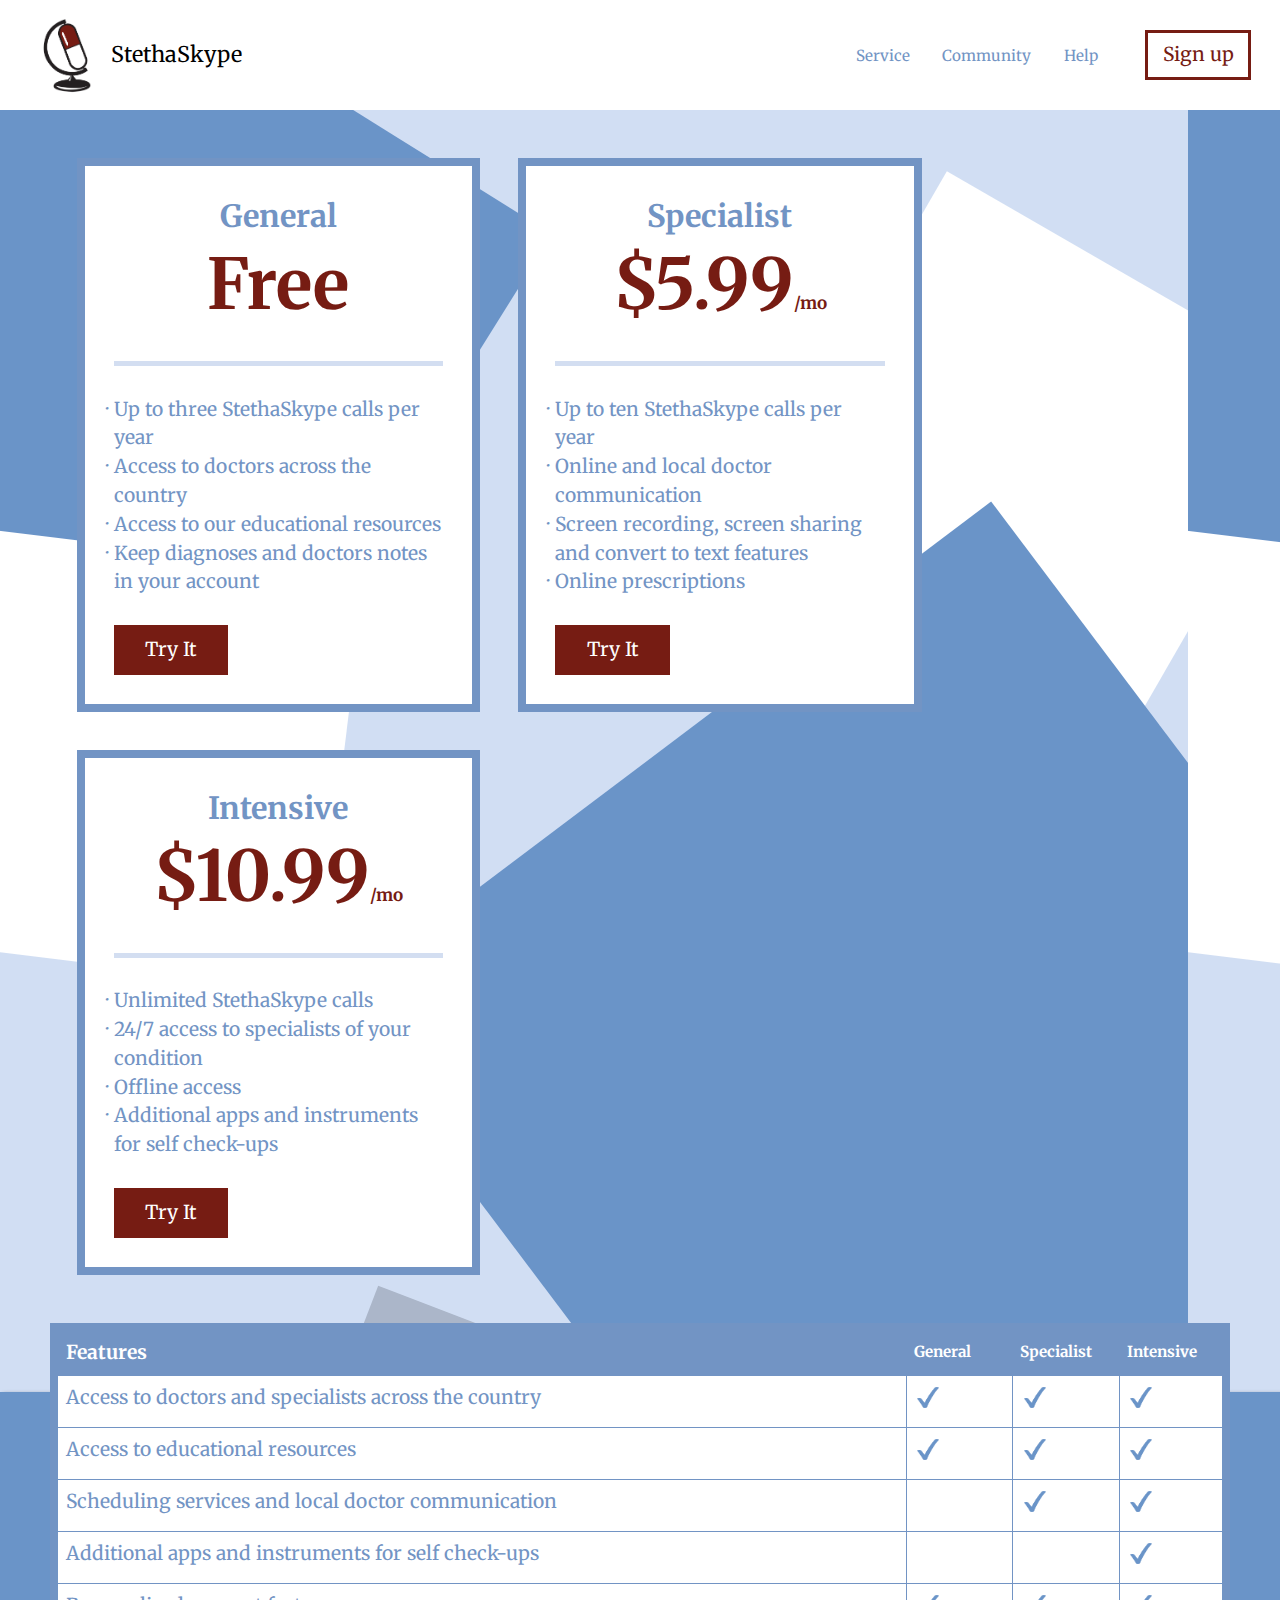
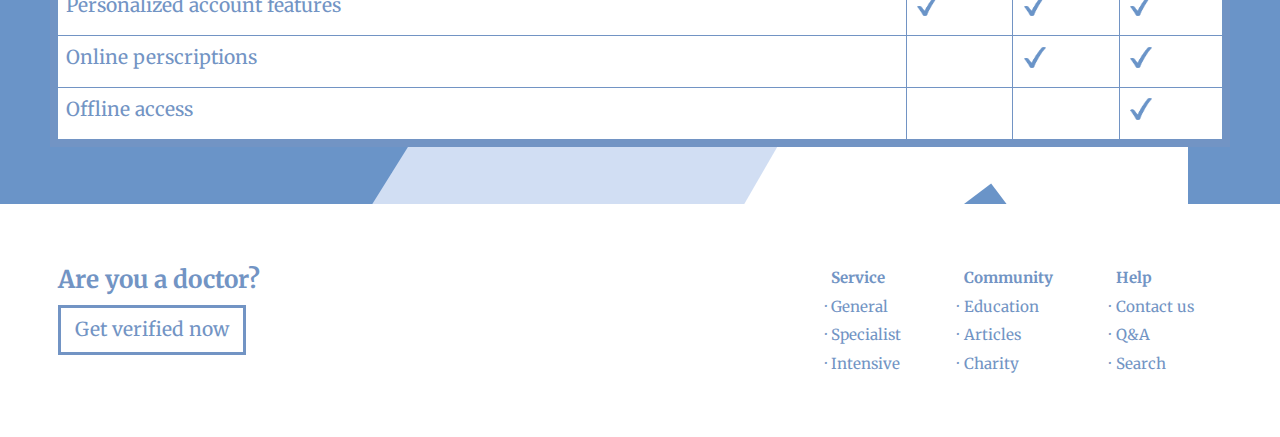
==== pricing.html @ 5ecb6e6d "Add background images" ====
<!DOCTYPE html>
<html lang="en-ca">
<head>
  <meta charset="utf-8">
  <meta name="viewport" content="width=device-width,initial-scale=1">
  <title>StethaSkype - Pricing</title>
  <link href="css/modules.css" rel="stylesheet">
  <link href="css/grid.css" rel="stylesheet">
  <link href="css/type.css" rel="stylesheet">
  <link href="css/main.css" rel="stylesheet">
  <link href="https://fonts.googleapis.com/css?family=Merriweather:400,400i,700,900" rel="stylesheet">
</head>
<body>

  <header class="company grid island-1-2 grid-middle gutter">
    <div class="grid unit xs-1-2 s-1-2 m-1-2 l-1-2">
      <img class="unit xs-1-4 logo embed" src="images/stethaskypelogo.png" alt="">
      <a class="unit xs-1-4 mega push-0 black" href="index.html">StethaSkype</a>
    </div>

    <nav class="unit xs-1-2 s-1-2 m-1-2 l-1-2 text-right push-0">
      <ul class="nav push-0 micro list-group">
        <li><a class="island-1-2 dark-blue hover-red" href="tour.html">Service</a></li>
        <li><a class="island-1-2 dark-blue hover-red" href="#">Community</a></li>
        <li><a class="island-1-2 push-r dark-blue hover-red" href="#">Help</a></li>
        <li><a class="push-0 kilo btn red-ghost-btn" href="pricing.html">Sign up</a></li>
      </ul>
    </nav>
  </header>

  <!-- Nav ends here -->

  <main>
    <h1 class="hidden">Our Plans</h1>

    <!-- Pricing -->
    <section class="bg-pricing island">
      <div class="grid grid-stretch gutter">

        <div class="prices unit unit-content-distribute xs-0 s-0 m-1 l-1 island border-dark bg-white">
          <h2 class="push-0 dark-blue text-center">General</h2>
          <h3 class="bold tenamega pad-b border-bottom red text-center">Free</h3>
          <ul class="content-fill dark-blue">
            <li>Up to three StethaSkype calls per year</li>
            <li>Access to doctors across the country</li>
            <li>Access to our educational resources</li>
            <li>Keep diagnoses and doctors notes in your account</li>
          </ul>
          <a class="content-shrink push-0 kilo btn gutter" href="sign-up.html">Try It</a>
        </div>

        <div class="prices unit unit-content-distribute xs-0 s-0 m-1 l-1 island border-dark bg-white">
          <h2 class="push-0 dark-blue text-center">Specialist</h2>
          <h3 class="bold tenamega pad-b border-bottom red text-center">$5.99<small>/mo</small></h3>
          <ul class="content-fill dark-blue">
            <li>Up to ten StethaSkype calls per year</li>
            <li>Online and local doctor communication</li>
            <li>Screen recording, screen sharing and convert to text features</li>
            <li>Online prescriptions</li>
          </ul>
          <a class="content-shrink push-0 kilo btn gutter" href="sign-up.html">Try It</a>
        </div>

        <div class="prices unit unit-content-distribute xs-0 s-0 m-1 l-1 island border-dark bg-white">
          <h2 class="push-0 dark-blue text-center">Intensive</h2>
          <h3 class="bold tenamega pad-b border-bottom red text-center">$10.99<small>/mo</small></h3>
          <ul class="content-fill dark-blue">
            <li>Unlimited StethaSkype calls </li>
            <li>24/7 access to specialists of your condition</li>
            <li>Offline access</li>
            <li>Additional apps and instruments for self check-ups</li>
          </ul>
          <a class="content-shrink push-0 kilo btn gutter" href="sign-up.html">Try It</a>
        </div>
      </div>

    <!-- Table -->

    <section class="table-wrapper scrollable island">
      <table class="push-0 bg-white border-dark">
        <caption class="hidden">Plan Features</caption>
        <thead>
          <tr class="bg-dark-blue">
            <th class="white" scope="col" colspan="8">Features</th>
            <th class="white micro" scope="col">General</th>
            <th class="white micro" scope="col">Specialist</th>
            <th class="white micro" scope="col">Intensive</th>
          </tr>
        </thead>

        <tbody class="dark-blue">
          <tr>
            <td colspan="8">Access to doctors and specialists across the country</td>
            <td><img class="i-1 island-1-8" src="images/icons/check-mark.png" alt=""></td>
            <td><img class="i-1 island-1-8" src="images/icons/check-mark.png" alt=""></td>
            <td><img class="i-1 island-1-8" src="images/icons/check-mark.png" alt=""></td>
          </tr>
          <tr>
            <td colspan="8">Access to educational resources</td>
            <td><img class="i-1 island-1-8" src="images/icons/check-mark.png" alt=""></td>
            <td><img class="i-1 island-1-8" src="images/icons/check-mark.png" alt=""></td>
            <td><img class="i-1 island-1-8" src="images/icons/check-mark.png" alt=""></td>
          </tr>
          <tr>
            <td colspan="8">Scheduling services and local doctor communication</td>
            <td></td>
            <td><img class="i-1 island-1-8" src="images/icons/check-mark.png" alt=""></td>
            <td><img class="i-1 island-1-8" src="images/icons/check-mark.png" alt=""></td>
          </tr>
          <tr>
            <td colspan="8">Additional apps and instruments for self check-ups</td>
            <td></td>
            <td></td>
            <td><img class="i-1 island-1-8" src="images/icons/check-mark.png" alt=""></td>
          </tr>
          <tr>
            <td colspan="8">Personalized account features</td>
            <td><img class="i-1 island-1-8" src="images/icons/check-mark.png" alt=""></td>
            <td><img class="i-1 island-1-8" src="images/icons/check-mark.png" alt=""></td>
            <td><img class="i-1 island-1-8" src="images/icons/check-mark.png" alt=""></td>
          </tr>
          <tr>
            <td colspan="8">Online perscriptions</td>
            <td></td>
            <td><img class="i-1 island-1-8" src="images/icons/check-mark.png" alt=""></td>
            <td><img class="i-1 island-1-8" src="images/icons/check-mark.png" alt=""></td>
          </tr>
          <tr>
            <td colspan="8">Offline access</td>
            <td></td>
            <td></td>
            <td><img class="i-1 island-1-8" src="images/icons/check-mark.png" alt=""></td>
          </tr>
        </tbody>
      </table>
    </section>
  </section>
  </main>

  <!-- footer begins here -->

  <footer class="island">
    <div class="grid">
      <div class="unit xs-0 s-0 m-1-2 l-1-2 gutter pad-t">
        <h3 class="dark-blue push-1-4 giga">Are you a doctor?</h3>
        <a class="push-0 kilo btn ghost-btn" href="#">Get verified now</a>
      </div>

      <div class="unit xs-1 s-1 m-1-2 l-1-2 text-right gutter pad-t">
        <div class="unit gutter text-left xs-1-6">
          <a class="bold micro dark-blue push-0 dark-blue hover-red" href="tour.html">Service</a>
          <ul>
            <li class="micro dark-blue">General</li>
            <li class="micro dark-blue">Specialist</li>
            <li class="micro dark-blue">Intensive</li>
          </ul>
        </div>

        <div class="unit gutter text-left xs-1-6">
          <a class="bold micro dark-blue push-0 dark-blue hover-red" href="#">Community</a>
          <ul>
            <li class="micro dark-blue">Education</li>
            <li class="micro dark-blue">Articles</li>
            <li class="micro dark-blue">Charity</li>
          </ul>
        </div>

        <div class="unit gutter text-left xs-1-6">
          <a class="bold micro dark-blue push-0 dark-blue hover-red" href="#">Help</a>
          <ul>
            <li class="micro dark-blue">Contact us</li>
            <li class="micro dark-blue">Q&A</li>
            <li class="micro dark-blue">Search</li>
          </ul>
        </div>
      </div>
    </div>

  </footer>

</body>
</html>
---- css/modules.css ----
/*
 * Modulifier || Code released under the UNLICENSE
 * Code under other copyrights & licenses listed below.
 * https://modulifier.web-dev.tools/#responsive;images;list-group;embed;media-object;icons;hidden;positioning;nice-lists;forms;buttons;accessibility;print
 */

@-moz-viewport { width: device-width; scale: 1; }
@-ms-viewport { width: device-width; scale: 1; }
@-o-viewport { width: device-width; scale: 1; }
@-webkit-viewport { width: device-width; scale: 1; }
@viewport { width: device-width; scale: 1; }

html {
  box-sizing: border-box;
  -moz-text-size-adjust: 100%;
  -ms-text-size-adjust: 100%;
  -webkit-text-size-adjust: 100%;
  text-size-adjust: 100%;
}

*, *::before, *::after {
  box-sizing: inherit;
}

body {
  margin: 0;
}

article,
aside,
details,
figcaption,
figure,
footer,
header,
main,
menu,
nav,
section,
summary {
  display: block;
}

audio,
canvas,
progress,
video {
  display: inline-block;
  vertical-align: baseline;
}

template {
  display: none;
}

details {
  cursor: pointer;
}

audio:not([controls]) {
  display: none;
  height: 0;
}

a,
area,
button,
input,
label,
select,
textarea,
[tabindex] {
  -ms-touch-action: manipulation;
  touch-action: manipulation;
}

img {
  border: 0;
}

.img-flex,
.img-flex img {
  display: block;
  width: 100%;
}

svg {
  fill: currentColor;
}

svg:not(:root) {
  overflow: hidden;
}

svg.img-flex {
  width: 100%;
  height: 100%;
}

.image-replacement, .ir {
  overflow: hidden;
  direction: ltr;
  text-align: left;
  text-indent: 100%;
  white-space: nowrap;
}

.list-group, .list-group-inline, .list-group--inline {
  padding-left: 0;
  list-style-type: none;
}

.list-group > dd {
  margin-left: 0;
}

.list-group-inline::before,
.list-group-inline::after,
.list-group--inline::before,
.list-group--inline::after {
  content: "";
  display: table;
}

.list-group-inline::after,
.list-group--inline::after {
  clear: both;
}

.list-group-inline > li,
.list-group--inline > li {
  display: inline-block;
}

.list-group-inline > dt,
.list-group--inline > dt {
  clear: left;
  float: left;
  width: 11em;
}

.list-group-inline > dd,
.list-group--inline > dd {
  float: left;
  min-width: 12em;
}

.embed {
  margin-left: 0;
  margin-right: 0;
  overflow: hidden;
  position: relative;
  width: 100%;
}

.embed-1by1, .embed--1by1 {
  padding-top: 100%; /* Square */
}

.embed-4by3, .embed--4by3 {
  padding-top: 75%; /* Traditional TV/computer screens */
}

.embed-iso216, .embed--iso216 {
  padding-top: 70.92%; /* A-standard paper sizes */
}

.embed-3by2, .embed--3by2 {
  padding-top: 66.6%; /* Classic 35 mm film & most digital photos, landscape */
}

.embed-2by3, .embed--2by3 {
  padding-top: 150%; /* Classic 35 mm film & most digital photos, portrait */
}

.embed-golden, .embed--golden {
  padding-top: 61.8%; /* The Golden Ratio */
}

.embed-16by9, .embed--16by9 {
  padding-top: 56.25%; /* HD TV */
}

.embed-185by100, .embed--185by100 {
  padding-top: 54.05%; /* Common widescreen cinema */
}

.embed-24by10, .embed--24by10 {
  padding-top: 41.667%; /* Widescreen cinema: 2.4:1 */
}

.embed-3by1, .embed--3by1 {
  padding-top: 33.3333%; /* Panorama photos */
}

.embed-4by1, .embed--4by1 {
  padding-top: 25%; /* Polyvision */
}

.embed-5by1, .embed--5by1 {
  padding-top: 20%; /* Really wide... */
}

.embed-item, .embed__item {
  min-height: 100%;
  left: 0;
  position: absolute;
  top: 0;
  width: 100%;
}

.media {
  overflow: hidden;
}

.media-img, .media__img {
  float: left;
}

.media-img-reversed, .media__img--reversed {
  float: right;
}

.media-img-stacked, .media__img--stacked {
  float: none;
}

.media-body, .media__body {
  overflow: hidden;
  min-width: 12em; /* Slightly less than 200px, responsiveness built in */
}

.icon {
  display: inline-block;
  position: relative;
  background: transparent none no-repeat center center;
  background-size: contain;
  vertical-align: middle;
}

.i-16, .i--16 {
  height: 16px;
  width: 16px;
}

.i-18, .i--18 {
  height: 18px;
  width: 18px;
}

.i-20, .i--20 {
  height: 20px;
  width: 20px;
}

.i-24, .i--24 {
  height: 24px;
  width: 24px;
}

.i-32, .i--32 {
  height: 32px;
  width: 32px;
}

.i-48, .i--48 {
  height: 48px;
  width: 48px;
}

.i-64, .i--64 {
  height: 64px;
  width: 64px;
}

.i-96, .i--96 {
  height: 96px;
  width: 96px;
}

.i-128, .i--128 {
  height: 128px;
  width: 128px;
}

.i-192, .i--192 {
  height: 192px;
  width: 192px;
}

.i-256, .i--256 {
  height: 256px;
  width: 256px;
}

.icon img,
.icon svg {
  left: 0;
  height: 100%;
  position: absolute;
  top: 0;
  width: 100%;
  fill: currentColor;
}

.icon-label {
  vertical-align: middle;
}

.icon-link,
.icon-link:focus,
.icon-link:hover {
  text-decoration: none;
}

[hidden], .hidden {
  /* stylelint-disable declaration-no-important */
  display: none !important;
  visibility: hidden !important;
  /* stylelint-enable */
}

.visually-hidden {
  height: 1px;
  margin: -1px;
  overflow: hidden;
  padding: 0;
  position: absolute;
  width: 1px;
  border: 0;
  clip: rect(0 0 0 0);
  clip-path: inset(50%);
}

.visually-hidden.focusable:active, .visually-hidden.focusable:focus {
  height: auto;
  margin: 0;
  overflow: visible;
  position: static;
  width: auto;
  clip: auto;
  clip-path: none;
}

.invisible {
  visibility: hidden;
}

.chop,
.crop {
  overflow: hidden;
}

.truncate {
  max-width: 100%;
  overflow: hidden;
  width: 100%;
  text-overflow: ellipsis;
  white-space: nowrap;
}

.scrollable {
  max-width: 100%;
  overflow-x: auto;
  overflow-y: hidden;
  -webkit-overflow-scrolling: touch;
}

.flex-row {
  display: -webkit-flex;
  display: -ms-flexbox;
  display: flex;
}

.flex-justify {
  -webkit-justify-content: space-between;
  -ms-flex-pack: space-between;
  justify-content: space-between;
}

.flex-align-center {
  -webkit-align-items: center;
  -ms-flex-align: center;
  align-items: center;
}

.center-text,
.center-flow {
  text-align: center;
}

.center-block {
  margin-left: auto;
  margin-right: auto;
}

.no-auto-margins,
.not-centered {
  /* stylelint-disable declaration-no-important */
  margin-left: 0 !important;
  margin-right: 0 !important;
  /* stylelint-enable */
}

.center-content,
.center-content-vertical,
.center-contents,
.center-contents-vertical {
  display: -webkit-flex;
  display: -ms-flexbox;
  display: flex;
  -webkit-justify-content: center;
  -ms-flex-pack: center;
  justify-content: center;
  -webkit-align-items: center;
  -ms-flex-align: center;
  align-items: center;
  -webkit-align-content: center;
  -ms-flex-line-pack: center;
  align-content: center;
  -webkit-flex-direction: column wrap;
  -ms-flex-direction: column wrap;
  flex-flow: column wrap;
}

.center-content-start,
.center-content-vertical-start,
.center-contents-start,
.center-contents-vertical-start {
  display: -webkit-flex;
  display: -ms-flexbox;
  display: flex;
  -webkit-justify-content: center;
  -ms-flex-pack: center;
  justify-content: center;
  -webkit-flex-direction: column wrap;
  -ms-flex-direction: column wrap;
  flex-flow: column wrap;
}

.center-content-horizontal,
.center-contents-horizontal {
  display: -webkit-flex;
  display: -ms-flexbox;
  display: flex;
  -webkit-justify-content: center;
  -ms-flex-pack: center;
  justify-content: center;
  -webkit-align-items: center;
  -ms-flex-align: center;
  align-items: center;
  -webkit-align-content: center;
  -ms-flex-line-pack: center;
  align-content: center;
  -webkit-flex-direction: row wrap;
  -ms-flex-direction: row wrap;
  flex-flow: row wrap;
}

.clearfix::after {
  content: " ";
  display: block;
  clear: both;
}

.left {
  float: left;
}

.right {
  float: right;
}

.inline {
  display: inline;
}

.block {
  display: block;
}

.inline-block, .ib {
  display: inline-block;
}

.valign-top {
  vertical-align: top;
}

.valign-bottom {
  vertical-align: bottom;
}

.valign-middle {
  vertical-align: middle;
}

.fixed {
  position: fixed;
}

.relative {
  position: relative;
}

[class*="pin-"],
.absolute {
  position: absolute;
}

.static {
  position: static;
}

.zindex-1 {
  z-index: 1;
}

.zindex-2 {
  z-index: 2;
}

.zindex-3 {
  z-index: 3;
}

.zindex-1000 {
  z-index: 1000;
}

.pin-top-left,
.pin-left-top,
.pin-tl,
.pin-lt {
  top: 0;
  left: 0;
}

.pin-top-right,
.pin-right-top,
.pin-tr,
.pin-rt {
  top: 0;
  right: 0;
}

.pin-bottom-left,
.pin-left-bottom,
.pin-bl,
.pin-lb {
  bottom: 0;
  left: 0;
}

.pin-bottom-right,
.pin-right-bottom,
.pin-br,
.pin-rb {
  bottom: 0;
  right: 0;
}

.pin-top-center,
.pin-center-top,
.pin-tc,
.pin-ct {
  left: 50%;
  top: 0;
  transform: translateX(-50%);
}

.pin-bottom-center,
.pin-center-bottom,
.pin-bc,
.pin-cb {
  bottom: 0;
  left: 50%;
  transform: translateX(-50%);
}

.pin-center-left,
.pin-left-center,
.pin-cl,
.pin-lc {
  left: 0;
  top: 50%;
  transform: translateY(-50%);
}

.pin-center-right,
.pin-right-center,
.pin-cr,
.pin-rc {
  right: 0;
  top: 50%;
  transform: translateY(-50%);
}

.pin-center, .pin-c {
  left: 50%;
  top: 50%;
  transform: translate(-50%, -50%);
}

.width-quarter, .w-1-4 {
  width: 25%;
}

.width-half, .w-1-2 {
  width: 50%;
}

.width-full, .w-1 {
  width: 100%;
}

.height-quarter, .h-1-4 {
  height: 25%;
}

.height-half, .h-1-2 {
  height: 50%;
}

.height-full, .h-1 {
  height: 100%;
}

.height-win-quarter, .h-w-1-4 {
  height: 25vh;
  max-height: 46em;
}

.height-win-half, .h-w-1-2 {
  height: 50vh;
  max-height: 46em;
}

.height-win-full, .h-w-1 {
  height: 100vh;
  max-height: 46em;
}

ul {
  list-style-type: none;
}

ul > li::before {
  content: "·";
  float: left;
  margin-left: -1.6em;
  width: 1.3em;
  text-align: right;
}

ol {
  counter-reset: ol-simple-numbers;
  list-style-type: none;
}

ol > li::before {
  float: left;
  margin-left: -1.6em;
  width: 1.3em;
  counter-increment: ol-simple-numbers;
  content: counter(ol-simple-numbers);
  text-align: right;
}

.list-group > li::before,
.list-group-inline > li::before,
.list-group--inline > li::before {
  content: none;
}

/* stylelint-disable no-descending-specificity */

/*
 * (c) Nicolas Gallagher and Jonathan Neal of Normalize.css || MIT License
 *     https://necolas.github.io/normalize.css/
 */

button,
input,
optgroup,
select,
textarea {
  color: inherit;
  font: inherit;
  margin: 0;
}

button,
input {
  overflow: visible;
}

button,
select {
  text-transform: none;
}

button,
html [type="button"],
[type="reset"],
[type="submit"] {
  -webkit-appearance: button;
  cursor: pointer;
}

button[disabled],
html input[disabled] {
  cursor: default;
}

button::-moz-focus-inner,
input::-moz-focus-inner {
  border: 0;
  padding: 0;
}

[type="checkbox"],
[type="radio"] {
  opacity: 0;
  position: absolute;
  height: 1px;
  width: 1px;
}

[type="number"]::-webkit-inner-spin-button,
[type="number"]::-webkit-outer-spin-button {
  height: auto;
}

[type="search"]::-webkit-search-cancel-button,
[type="search"]::-webkit-search-decoration {
  -webkit-appearance: none;
}

fieldset {
  padding-left: 0;
  padding-right: 0;

  border: 0;
  border-top: 2px solid #666;
}

legend {
  color: inherit;
  display: table;
  max-width: 100%;
  padding: 0 .3em 0 0;
  white-space: normal;

  border: 0;

  font-weight: bold;
}

optgroup {
  font-weight: bold;
}

::-webkit-input-placeholder {
  color: inherit;
  opacity: .54;
}

::-webkit-file-upload-button {
  -webkit-appearance: button;
  font: inherit;
}

/* End Normalize.css code */

label,
.label-block {
  display: block;
  cursor: pointer;
}

[type="checkbox"] + label,
[type="radio"] + label,
.label-inline {
  display: inline-block;
}

input:not([type]),
[type="text"],
[type="number"],
[type="search"],
[type="url"],
[type="email"],
[type="password"],
[type="tel"],
[type="datetime-local"],
[type="month"],
[type="week"],
[type="date"],
[type="time"],
[type="range"],
select,
textarea {
  -moz-appearance: none;
  -webkit-appearance: none;
  appearance: none;
}

input,
textarea {
  display: block;
  width: 100%;

  background-color: #fff;
  border: 2px solid #666;
  border-radius: 0;
}

label {
  vertical-align: middle;
}

textarea {
  max-width: 100%;
  min-height: 4em;
  overflow: auto;
}

[type="color"] {
  display: inline-block;
  width: 2em;
}

select {
  display: block;
  width: 100%;

  background-image: url("data:image/svg+xml,%3Csvg xmlns='http://www.w3.org/2000/svg' width='256' height='256' viewBox='0 0 256 256'%3E%3Cpath fill='none' stroke='%23000' stroke-miterlimit='10' stroke-width='70' d='M36.3 82.1l91.9 91.8 91.5-91.8'/%3E%3C/svg%3E");
  background-repeat: no-repeat;
  background-position: calc(100% - .4em) center;
  background-size: 18px auto;
  background-color: #fff;
  border: 2px solid #666;
  border-radius: 0;
}

[type="checkbox"] + label::before {
  content: " ";
  display: inline-block;
  height: 1.8em;
  margin-right: .3em;
  position: relative;
  vertical-align: middle;
  top: -.1em;
  width: 1.8em;

  background-color: #fff;
  background-size: cover;
  border: 2px solid #666;

  line-height: inherit;
}

[type="checkbox"]:checked + label::before {
  background-image: url("data:image/svg+xml,%3Csvg xmlns='http://www.w3.org/2000/svg' width='256' height='256' viewBox='0 0 256 256'%3E%3Cpath fill='none' stroke='%23000' stroke-miterlimit='10' stroke-width='50' d='M49.9 130.1l50.8 50.7L206.1 75.2'/%3E%3C/svg%3E");
}

[type="checkbox"]:focus + label::before {
  outline: 3px solid #000;
  z-index: 1000;
}

[type="radio"] + label::before {
  content: " ";
  display: inline-block;
  height: 1.8em;
  margin-right: .3em;
  position: relative;
  vertical-align: middle;
  top: -.1em;
  width: 1.8em;

  background-color: #fff;
  background-size: cover;
  border: 2px solid #666;
  border-radius: 50%;

  line-height: inherit;
}

[type="radio"]:checked + label::before {
  background-image: url("data:image/svg+xml,%3Csvg xmlns='http://www.w3.org/2000/svg' width='256' height='256' viewBox='0 0 256 256'%3E%3Ccircle cx='128' cy='128' r='70.4'/%3E%3C/svg%3E");
}

[type="radio"]:focus + label::before,
[type="radio"] + label:focus::before {
  box-shadow: 0 0 0 3px #000;
  z-index: 1000;
}

[type="range"] {
  border: 0;
  background-color: #fff;
}

[type="range"]::-webkit-slider-runnable-track {
  height: 6px;

  -webkit-appearance: none;
  appearance: none;
  background-color: #ccc;
  border: 0;
  border-radius: 3px;
}

[type="range"]:active::-webkit-slider-runnable-track {
  background-color: #ccc;
}

[type="range"]::-moz-range-track {
  height: 6px;

  -moz-appearance: none;
  appearance: none;
  background-color: #ccc;
  border: 0;
  border-radius: 3px;
}

[type="range"]:active::-moz-range-track {
  background-color: #ccc;
}

[type="range"]::-ms-track {
  height: 6px;

  -ms-appearance: none;
  appearance: none;
  background-color: #ccc;
  border: 0;
  border-radius: 3px;
}

[type="range"]:active::-ms-track {
  background-color: #ccc;
}

[type="range"]::-webkit-slider-thumb {
  margin-top: -4px;
  height: 16px;
  width: 16px;

  -webkit-appearance: none;
  appearance: none;
  background-color: #000;
  border: none;
  border-radius: 50%;
}

[type="range"]:hover::-webkit-slider-thumb {
  background-color: #000;
}

[type="range"]:active::-webkit-slider-thumb {
  background-color: #000;
}

[type="range"]::-moz-range-thumb {
  margin-top: -4px;
  height: 16px;
  width: 16px;

  -webkit-appearance: none;
  appearance: none;
  background-color: #000;
  border: none;
  border-radius: 50%;
}

[type="range"]:hover::-moz-range-thumb {
  background-color: #000;
}

[type="range"]:active::-moz-range-thumb {
  background-color: #000;
}

[type="range"]::-ms-thumb {
  margin-top: -4px;
  height: 16px;
  width: 16px;

  -webkit-appearance: none;
  appearance: none;
  background-color: #000;
  border: none;
  border-radius: 50%;
}

[type="range"]:hover::-ms-thumb {
  background-color: #000;
}

[type="range"]:active::-ms-thumb {
  background-color: #000;
}

[type="checkbox"].hide-custom-input + label::before,
[type="checkbox"] + .hide-custom-input::before,
[type="radio"].hide-custom-input + label::before,
[type="radio"] + .hide-custom-input::before {
  content: none;
  display: none;
}

/* stylelint-enable */

.link-box {
  display: block;
  text-decoration: none;
}

/* stylelint-disable no-descending-specificity */

button,
.btn {
  cursor: pointer;
  display: inline-block;
  margin: 0;
  overflow: visible;
  padding: .375em .75em .42em;
  -webkit-appearance: none;
  -moz-appearance: none;
  appearance: none;
  background-color: #333;
  border-radius: 4px;
  border: 3px solid #333;
  color: #fff;
  font: inherit;
  text-decoration: none;
  text-transform: none;
}

button::-moz-focus-inner {
  border: 0;
  padding: 0;
}

/* stylelint-enable */

button:focus,
button:hover,
.btn:focus,
.btn:hover {
  background-color: #761c13;
  border-color: #761c13;
  color: #fff;
}

button[disabled] {
  cursor: default;
}

.btn-light, .btn--light {
  background-color: #e2e2e2;
  border-color: #e2e2e2;
  color: #761c13;
}

.btn-light:focus,
.btn-light:hover,
.btn--light:focus,
.btn--light:hover {
  background-color: #666;
  border-color: #666;
  color: #fff;
}

.btn-ghost,
.btn--ghost {
  background-color: transparent;
  border-color: #333;
  color: #761c13;
}

.btn-ghost:focus,
.btn-ghost:hover,
.btn--ghost:focus,
.btn--ghost:hover {
  background-color: #e2e2e2;
  border-color: #761c13;
  color: #761c13;
}

.btn-link {
  display: inline;
  padding: 0;
  background-color: transparent;
  border-radius: 0;
  border: 0;
  color: inherit;
}

.btn-link:focus,
.btn-link:hover {
  background-color: transparent;
  color: inherit;
}

a:hover, a:active {
  outline: none;
}

a:focus,
[tabindex="0"]:focus,
details:focus,
summary:focus,
input:focus,
textarea:focus,
button:focus,
select:focus {
  outline-offset: 0;
}

a:focus, [tabindex="0"]:focus {
  outline-offset: 3px;
}

.skip-links {
  margin: 0;
  padding: 0;
  list-style-type: none;
}

.skip-links > li::before {
  content: none; /* Remove the bullets if nice lists is selected */
}

.skip-links a,
.skip-links button {
  padding: .5em .75em;
  position: absolute;
  top: -10em;
  z-index: 10000; /* To make sure they're always on top */
  background-color: #000;
  border: 0;
  color: #fff;
  font-size: 1.125rem;
  font-weight: bold;
  text-decoration: none;
}

.skip-links a:focus,
.skip-links button:focus {
  outline-offset: 3px;
  top: 0;
}

[aria-busy="true"] {
  cursor: progress;
}

[aria-controls] {
  cursor: pointer;
}

[aria-disabled] {
  cursor: default;
}

.print-only {
  display: none;
  visibility: hidden;
}

.page-break-before {
  page-break-before: always;
}

.page-break-after {
  page-break-after: always;
}

.no-page-break-inside {
  page-break-inside: avoid;
}

@media print {

  /* stylelint-disable declaration-no-important */

  .no-print {
    display: none !important;
    visibility: hidden !important;
  }

  .print-only,
  .force-print {
    display: block !important;
    visibility: visible !important;
  }

  /* stylelint-enable */

  .visually-hidden.force-print {
    height: auto;
    margin: 0;
    overflow: visible;
    padding: 0;
    position: static;
    width: auto;
    border: 0;
    clip: initial;
    clip-path: none;
  }

  /*
   * (c) Fabien Sa || MIT License
   *     http://bafs.github.io/Gutenberg/
   */

  table,
  blockquote,
  pre,
  code,
  figure,
  li,
  hr,
  ul,
  ol,
  a,
  tr {
    page-break-inside: avoid;
  }

  h1, h2, h3, h4, h5, h6, p, a {
    orphans: 3;
    widows: 3;
  }

  h1,
  h2,
  h3,
  h4,
  h5,
  h6 {
    page-break-after: avoid;
    page-break-inside: avoid;
  }

  h1 + p,
  h2 + p,
  h3 + p,
  h4 + p,
  h5 + p,
  h6 + p {
    page-break-before: avoid;
  }

  img {
    page-break-after: auto;
    page-break-before: auto;
    page-break-inside: avoid;
  }

  /* stylelint-disable declaration-no-important */

  pre {
    white-space: pre-wrap !important;
    word-wrap: break-word;
  }

  /* stylelint-enable */

  /* End Gutenberg code */

  /*
   * (c) HTML5 Boilerplate || MIT License
   *     https://html5boilerplate.com/
   */

  /* stylelint-disable declaration-no-important */

  *, *::before, *::after, *::first-letter, *::first-line {
    background: none transparent !important;
    color: #000 !important;
    box-shadow: none !important;
    text-shadow: none !important;
  }

  /* stylelint-enable */

  a, a:visited {
    text-decoration: underline;
  }

  a[href]::after {
    content: " (" attr(href) ")";
  }

  abbr[title]::after {
    content: " (" attr(title) ")";
  }

  a[href^="#"]::after,
  a[href^="javascript:"]::after,
  a.no-print-href::after,
  a.href-no-print::after {
    content: "";
  }

  thead {
    display: table-header-group;
  }

  /* End HTML5 Boilerplate code */

}
---- css/grid.css ----
/*
  Gridifier || Code released under the UNLICENSE
  https://gridifier.web-dev.tools/#xs,4,0,0,0;s,4,25,0,0;m,4,38,1,1;l,4,60,1,1
*/

.grid {
  margin: 0;
  padding: 0;
  letter-spacing: -.31em;
  text-rendering: optimizeSpeed;
  display: -webkit-flex;
  display: -ms-flexbox;
  display: flex;
  -webkit-flex-flow: row wrap;
  -ms-flex-flow: row wrap;
  flex-flow: row wrap;
}

.grid-bottom {
  -webkit-align-items: flex-end;
  -ms-align-items: flex-end;
  align-items: flex-end;
}

.grid-middle {
  -webkit-align-items: center;
  -ms-align-items: center;
  align-items: center;
}

.grid-stretch {
  -webkit-align-items: stretch;
  -ms-align-items: stretch;
  align-items: stretch;
}

.opera-only :-o-prefocus,
.grid {
  word-spacing: -.43em;
}

.unit {
  letter-spacing: normal;
  text-rendering: auto;
  vertical-align: top;
  word-spacing: normal;
  display: inline-block;
  visibility: visible;
}

.grid-bottom .unit {
  vertical-align: bottom;
}

.grid-middle .unit {
  vertical-align: middle;
}

[class*="unit-push-"],
[class*="unit-pull-"] {
  position: relative;
}

.unit-content-distribute {
  display: -ms-flexbox;
  display: -webkit-flex;
  display: flex;
  -ms-flex-direction: column;
  -webkit-flex-direction: column;
  flex-direction: column;
  -ms-flex-pack: justify;
  -webkit-justify-content: space-between;
  justify-content: space-between;
}

.unit-content-center,
.unit-content-center-vertical {
  display: -webkit-flex;
  display: -ms-flexbox;
  display: flex;
  -webkit-justify-content: center;
  -ms-flex-pack: center;
  justify-content: center;
  -webkit-align-items: center;
  -ms-flex-align: center;
  align-items: center;
  -webkit-align-content: center;
  -ms-flex-line-pack: center;
  align-content: center;
  -webkit-flex-direction: column wrap;
  -ms-flex-direction: column wrap;
  flex-flow: column wrap;
}

.unit-content-center-horizontal {
  display: -webkit-flex;
  display: -ms-flexbox;
  display: flex;
  -webkit-justify-content: center;
  -ms-flex-pack: center;
  justify-content: center;
  -webkit-align-items: center;
  -ms-flex-align: center;
  align-items: center;
  -webkit-align-content: center;
  -ms-flex-line-pack: center;
  align-content: center;
  -webkit-flex-direction: row wrap;
  -ms-flex-direction: row wrap;
  flex-flow: row wrap;
}

.content-fill,
.content-stretch {
  -ms-flex-grow: 2;
  -webkit-flex-grow: 2;
  flex-grow: 2;
  max-width: 100%; /* @bugfix: IE 10, 11 */
}

.content-shrink {
  -ms-align-self: center;
  -webkit-align-self: center;
  align-self: center;
}

.unit-xs-hidden,
.xs-0 {
  display: none;
  visibility: hidden;
}

.unit-xs-centered {
  margin: 0 auto;
}

.unit-xs-1,
.xs-1 {
  display: block;
  visibility: visible;
  width: 100%;
}

.unit-xs-1-2,
.xs-1-2 {
  width: 50%;
}

.unit-xs-1-3,
.xs-1-3 {
  width: 33.3333%;
}

.unit-xs-2-3,
.xs-2-3 {
  width: 66.6667%;
}

.unit-xs-1-4,
.xs-1-4 {
  width: 25%;
}

.unit-xs-3-4,
.xs-3-4 {
  width: 75%;
}

.unit-xs-1-2,
.xs-1-2,
.unit-xs-1-3,
.xs-1-3,
.unit-xs-2-3,
.xs-2-3,
.unit-xs-1-4,
.xs-1-4,
.unit-xs-3-4,
.xs-3-4 {
  display: inline-block;
  visibility: visible;
}

.unit-xs-1-2[class*="-content-"],
.xs-1-2[class*="-content-"],
.unit-xs-1-3[class*="-content-"],
.xs-1-3[class*="-content-"],
.unit-xs-2-3[class*="-content-"],
.xs-2-3[class*="-content-"],
.unit-xs-1-4[class*="-content-"],
.xs-1-4[class*="-content-"],
.unit-xs-3-4[class*="-content-"],
.xs-3-4[class*="-content-"] {
  display: -webkit-flex;
  display: -ms-flexbox;
  display: flex;
}

.unit-xs-content-distribute,
.xs-content-distribute {
  display: -ms-flexbox;
  display: -webkit-flex;
  display: flex;
  -ms-flex-direction: column;
  -webkit-flex-direction: column;
  flex-direction: column;
  -ms-flex-pack: justify;
  -webkit-justify-content: space-between;
  justify-content: space-between;
}

.unit-xs-content-center,
.unit-xs-content-center-vertical {
  display: -webkit-flex;
  display: -ms-flexbox;
  display: flex;
  -webkit-justify-content: center;
  -ms-flex-pack: center;
  justify-content: center;
  -webkit-align-items: center;
  -ms-flex-align: center;
  align-items: center;
  -webkit-align-content: center;
  -ms-flex-line-pack: center;
  align-content: center;
  -webkit-flex-direction: column wrap;
  -ms-flex-direction: column wrap;
  flex-flow: column wrap;
}

.unit-xs-content-center-horizontal {
  display: -webkit-flex;
  display: -ms-flexbox;
  display: flex;
  -webkit-justify-content: center;
  -ms-flex-pack: center;
  justify-content: center;
  -webkit-align-items: center;
  -ms-flex-align: center;
  align-items: center;
  -webkit-align-content: center;
  -ms-flex-line-pack: center;
  align-content: center;
  -webkit-flex-direction: row wrap;
  -ms-flex-direction: row wrap;
  flex-flow: row wrap;
}

.xs-content-fill,
.xs-content-stretch {
  -ms-flex-grow: 2;
  -webkit-flex-grow: 2;
  flex-grow: 2;
  max-width: 100%; /* @bugfix: IE 10, 11 */
}

.xs-content-shrink {
  -ms-align-self: center;
  -webkit-align-self: center;
  align-self: center;
}

@media only screen and (min-width: 25em) {

  .unit-s-hidden,
  .s-0 {
    display: none;
    visibility: hidden;
  }

  .unit-s-centered {
    margin: 0 auto;
  }

  .unit-s-1,
  .s-1 {
    display: block;
    visibility: visible;
    width: 100%;
  }

  .unit-s-1-2,
  .s-1-2 {
    width: 50%;
  }

  .unit-s-1-3,
  .s-1-3 {
    width: 33.3333%;
  }

  .unit-s-2-3,
  .s-2-3 {
    width: 66.6667%;
  }

  .unit-s-1-4,
  .s-1-4 {
    width: 25%;
  }

  .unit-s-3-4,
  .s-3-4 {
    width: 75%;
  }

  .unit-s-1-2,
  .s-1-2,
  .unit-s-1-3,
  .s-1-3,
  .unit-s-2-3,
  .s-2-3,
  .unit-s-1-4,
  .s-1-4,
  .unit-s-3-4,
  .s-3-4 {
    display: inline-block;
    visibility: visible;
  }

  .unit-s-1-2[class*="-content-"],
  .s-1-2[class*="-content-"],
  .unit-s-1-3[class*="-content-"],
  .s-1-3[class*="-content-"],
  .unit-s-2-3[class*="-content-"],
  .s-2-3[class*="-content-"],
  .unit-s-1-4[class*="-content-"],
  .s-1-4[class*="-content-"],
  .unit-s-3-4[class*="-content-"],
  .s-3-4[class*="-content-"] {
    display: -webkit-flex;
    display: -ms-flexbox;
    display: flex;
  }

  .unit-s-content-distribute,
  .s-content-distribute {
    display: -ms-flexbox;
    display: -webkit-flex;
    display: flex;
    -ms-flex-direction: column;
    -webkit-flex-direction: column;
    flex-direction: column;
    -ms-flex-pack: justify;
    -webkit-justify-content: space-between;
    justify-content: space-between;
  }

  .unit-s-content-center,
  .unit-s-content-center-vertical {
    display: -webkit-flex;
    display: -ms-flexbox;
    display: flex;
    -webkit-justify-content: center;
    -ms-flex-pack: center;
    justify-content: center;
    -webkit-align-items: center;
    -ms-flex-align: center;
    align-items: center;
    -webkit-align-content: center;
    -ms-flex-line-pack: center;
    align-content: center;
    -webkit-flex-direction: column wrap;
    -ms-flex-direction: column wrap;
    flex-flow: column wrap;
  }

  .unit-s-content-center-horizontal {
    display: -webkit-flex;
    display: -ms-flexbox;
    display: flex;
    -webkit-justify-content: center;
    -ms-flex-pack: center;
    justify-content: center;
    -webkit-align-items: center;
    -ms-flex-align: center;
    align-items: center;
    -webkit-align-content: center;
    -ms-flex-line-pack: center;
    align-content: center;
    -webkit-flex-direction: row wrap;
    -ms-flex-direction: row wrap;
    flex-flow: row wrap;
  }

  .s-content-fill,
  .s-content-stretch {
    -ms-flex-grow: 2;
    -webkit-flex-grow: 2;
    flex-grow: 2;
    max-width: 100%; /* @bugfix: IE 10, 11 */
  }

  .s-content-shrink {
    -ms-align-self: center;
    -webkit-align-self: center;
    align-self: center;
  }

}

@media only screen and (min-width: 38em) {

  .unit-m-hidden,
  .m-0 {
    display: none;
    visibility: hidden;
  }

  .unit-m-centered {
    margin: 0 auto;
  }

  .unit-m-1,
  .m-1 {
    display: block;
    visibility: visible;
    width: 100%;
  }

  .unit-offset-m-0 {
    margin-left: 0;
  }

  .unit-push-m-0,
  .unit-pull-m-0 {
    left: 0;
  }

  .unit-m-1-2,
  .m-1-2 {
    width: 50%;
  }

  .unit-offset-m-1-2 {
    margin-left: 50%;
  }

  .unit-push-m-1-2 {
    left: 50%;
  }

  .unit-pull-m-1-2 {
    left: -50%;
  }

  .unit-m-1-3,
  .m-1-3 {
    width: 33.3333%;
  }

  .unit-offset-m-1-3 {
    margin-left: 33.3333%;
  }

  .unit-push-m-1-3 {
    left: 33.3333%;
  }

  .unit-pull-m-1-3 {
    left: -33.3333%;
  }

  .unit-m-2-3,
  .m-2-3 {
    width: 66.6667%;
  }

  .unit-offset-m-2-3 {
    margin-left: 66.6667%;
  }

  .unit-push-m-2-3 {
    left: 66.6667%;
  }

  .unit-pull-m-2-3 {
    left: -66.6667%;
  }

  .unit-m-1-4,
  .m-1-4 {
    width: 25%;
  }

  .unit-offset-m-1-4 {
    margin-left: 25%;
  }

  .unit-push-m-1-4 {
    left: 25%;
  }

  .unit-pull-m-1-4 {
    left: -25%;
  }

  .unit-m-3-4,
  .m-3-4 {
    width: 75%;
  }

  .unit-offset-m-3-4 {
    margin-left: 75%;
  }

  .unit-push-m-3-4 {
    left: 75%;
  }

  .unit-pull-m-3-4 {
    left: -75%;
  }

  .unit-m-1-2,
  .m-1-2,
  .unit-m-1-3,
  .m-1-3,
  .unit-m-2-3,
  .m-2-3,
  .unit-m-1-4,
  .m-1-4,
  .unit-m-3-4,
  .m-3-4 {
    display: inline-block;
    visibility: visible;
  }

  .unit-m-1-2[class*="-content-"],
  .m-1-2[class*="-content-"],
  .unit-m-1-3[class*="-content-"],
  .m-1-3[class*="-content-"],
  .unit-m-2-3[class*="-content-"],
  .m-2-3[class*="-content-"],
  .unit-m-1-4[class*="-content-"],
  .m-1-4[class*="-content-"],
  .unit-m-3-4[class*="-content-"],
  .m-3-4[class*="-content-"] {
    display: -webkit-flex;
    display: -ms-flexbox;
    display: flex;
  }

  .unit-m-content-distribute,
  .m-content-distribute {
    display: -ms-flexbox;
    display: -webkit-flex;
    display: flex;
    -ms-flex-direction: column;
    -webkit-flex-direction: column;
    flex-direction: column;
    -ms-flex-pack: justify;
    -webkit-justify-content: space-between;
    justify-content: space-between;
  }

  .unit-m-content-center,
  .unit-m-content-center-vertical {
    display: -webkit-flex;
    display: -ms-flexbox;
    display: flex;
    -webkit-justify-content: center;
    -ms-flex-pack: center;
    justify-content: center;
    -webkit-align-items: center;
    -ms-flex-align: center;
    align-items: center;
    -webkit-align-content: center;
    -ms-flex-line-pack: center;
    align-content: center;
    -webkit-flex-direction: column wrap;
    -ms-flex-direction: column wrap;
    flex-flow: column wrap;
  }

  .unit-m-content-center-horizontal {
    display: -webkit-flex;
    display: -ms-flexbox;
    display: flex;
    -webkit-justify-content: center;
    -ms-flex-pack: center;
    justify-content: center;
    -webkit-align-items: center;
    -ms-flex-align: center;
    align-items: center;
    -webkit-align-content: center;
    -ms-flex-line-pack: center;
    align-content: center;
    -webkit-flex-direction: row wrap;
    -ms-flex-direction: row wrap;
    flex-flow: row wrap;
  }

  .m-content-fill,
  .m-content-stretch {
    -ms-flex-grow: 2;
    -webkit-flex-grow: 2;
    flex-grow: 2;
    max-width: 100%; /* @bugfix: IE 10, 11 */
  }

  .m-content-shrink {
    -ms-align-self: center;
    -webkit-align-self: center;
    align-self: center;
  }

}

@media only screen and (min-width: 60em) {

  .unit-l-hidden,
  .l-0 {
    display: none;
    visibility: hidden;
  }

  .unit-l-centered {
    margin: 0 auto;
  }

  .unit-l-1,
  .l-1 {
    display: block;
    visibility: visible;
    width: 100%;
  }

  .unit-offset-l-0 {
    margin-left: 0;
  }

  .unit-push-l-0,
  .unit-pull-l-0 {
    left: 0;
  }

  .unit-l-1-2,
  .l-1-2 {
    width: 50%;
  }

  .unit-offset-l-1-2 {
    margin-left: 50%;
  }

  .unit-push-l-1-2 {
    left: 50%;
  }

  .unit-pull-l-1-2 {
    left: -50%;
  }

  .unit-l-1-3,
  .l-1-3 {
    width: 33.3333%;
  }

  .unit-offset-l-1-3 {
    margin-left: 33.3333%;
  }

  .unit-push-l-1-3 {
    left: 33.3333%;
  }

  .unit-pull-l-1-3 {
    left: -33.3333%;
  }

  .unit-l-2-3,
  .l-2-3 {
    width: 66.6667%;
  }

  .unit-offset-l-2-3 {
    margin-left: 66.6667%;
  }

  .unit-push-l-2-3 {
    left: 66.6667%;
  }

  .unit-pull-l-2-3 {
    left: -66.6667%;
  }

  .unit-l-1-4,
  .l-1-4 {
    width: 25%;
  }

  .unit-offset-l-1-4 {
    margin-left: 25%;
  }

  .unit-push-l-1-4 {
    left: 25%;
  }

  .unit-pull-l-1-4 {
    left: -25%;
  }

  .unit-l-3-4,
  .l-3-4 {
    width: 75%;
  }

  .unit-offset-l-3-4 {
    margin-left: 75%;
  }

  .unit-push-l-3-4 {
    left: 75%;
  }

  .unit-pull-l-3-4 {
    left: -75%;
  }

  .unit-l-1-2,
  .l-1-2,
  .unit-l-1-3,
  .l-1-3,
  .unit-l-2-3,
  .l-2-3,
  .unit-l-1-4,
  .l-1-4,
  .unit-l-3-4,
  .l-3-4 {
    display: inline-block;
    visibility: visible;
  }

  .unit-l-1-2[class*="-content-"],
  .l-1-2[class*="-content-"],
  .unit-l-1-3[class*="-content-"],
  .l-1-3[class*="-content-"],
  .unit-l-2-3[class*="-content-"],
  .l-2-3[class*="-content-"],
  .unit-l-1-4[class*="-content-"],
  .l-1-4[class*="-content-"],
  .unit-l-3-4[class*="-content-"],
  .l-3-4[class*="-content-"] {
    display: -webkit-flex;
    display: -ms-flexbox;
    display: flex;
  }

  .unit-l-content-distribute,
  .l-content-distribute {
    display: -ms-flexbox;
    display: -webkit-flex;
    display: flex;
    -ms-flex-direction: column;
    -webkit-flex-direction: column;
    flex-direction: column;
    -ms-flex-pack: justify;
    -webkit-justify-content: space-between;
    justify-content: space-between;
  }

  .unit-l-content-center,
  .unit-l-content-center-vertical {
    display: -webkit-flex;
    display: -ms-flexbox;
    display: flex;
    -webkit-justify-content: center;
    -ms-flex-pack: center;
    justify-content: center;
    -webkit-align-items: center;
    -ms-flex-align: center;
    align-items: center;
    -webkit-align-content: center;
    -ms-flex-line-pack: center;
    align-content: center;
    -webkit-flex-direction: column wrap;
    -ms-flex-direction: column wrap;
    flex-flow: column wrap;
  }

  .unit-l-content-center-horizontal {
    display: -webkit-flex;
    display: -ms-flexbox;
    display: flex;
    -webkit-justify-content: center;
    -ms-flex-pack: center;
    justify-content: center;
    -webkit-align-items: center;
    -ms-flex-align: center;
    align-items: center;
    -webkit-align-content: center;
    -ms-flex-line-pack: center;
    align-content: center;
    -webkit-flex-direction: row wrap;
    -ms-flex-direction: row wrap;
    flex-flow: row wrap;
  }

  .l-content-fill,
  .l-content-stretch {
    -ms-flex-grow: 2;
    -webkit-flex-grow: 2;
    flex-grow: 2;
    max-width: 100%; /* @bugfix: IE 10, 11 */
  }

  .l-content-shrink {
    -ms-align-self: center;
    -webkit-align-self: center;
    align-self: center;
  }

}
---- css/type.css ----
/*
  Typografier || Code released under the UNLICENSE
  https://typografier.web-dev.tools/#0,100,1.3,1.067,0;38,110,1.4,1.125,1;60,120,1.5,1.125,1;90,130,1.5,1.125,1
*/

html {
  font-size: 100%;
  line-height: 1.3;
}

a {
  background-color: transparent;
  -webkit-text-decoration-skip: objects;
}

sub,
sup {
  font-size: .75em;
  line-height: 1px;
  position: relative;
  vertical-align: baseline;
}

sup {
  top: -.5em;
}

sub {
  bottom: -.25em;
}

pre,
code,
kbd,
samp {
  font-size: 1em;
}

abbr[title] {
  border-bottom: none;
  text-decoration: underline;
  text-decoration: underline dotted;
}

b,
strong {
  font-weight: bold;
}

dfn,
caption {
  font-style: italic;
}

hr {
  border: 0;
  border-top: 2px solid #000;
  height: 0;
}

table {
  border-collapse: collapse;
  border-spacing: 0;
  width: 100%;
  table-layout: fixed;
}

caption {
  text-align: left;
}

th,
td {
  border-bottom: 1px solid #000;
  text-align: left;
  vertical-align: top;
}

thead th {
  vertical-align: bottom;

  border-bottom-width: 2px;
}

.text-left {
  text-align: left;
}

.text-right {
  text-align: right;
}

.text-center {
  text-align: center;
}

.normal {
  font-weight: normal;
  font-style: normal;
}

.not-bold {
  font-weight: normal;
}

.not-italic {
  font-style: normal;
}

.bold {
  font-weight: bold;
}

.italic {
  font-style: italic;
}

.text-upper {
  text-transform: uppercase;
}

.text-lower {
  text-transform: lowercase;
}

.wrapper {
  margin-left: auto;
  margin-right: auto;
  max-width: 52em;
  width: 100%;
}

.wrapper-no-center {
  max-width: 52em;
  width: 100%;
}

.max-length {
  margin-left: auto;
  margin-right: auto;
  max-width: 36em;
  width: 100%;
}

.max-length-no-center {
  max-width: 36em;
  width: 100%;
}

h1,
h2,
h3,
h4,
h5,
h6,
p,
ul,
ol,
dl,
dd,
figure,
blockquote,
details,
hr,
fieldset,
pre,
table,
caption,
menu {
  margin: 0 0 1.3rem;
}

.tenamega {
  font-size: 2.0408rem;
  line-height: 2.925rem;
}

.tenakilo {
  font-size: 1.9127rem;
  line-height: 2.6rem;
}

.tena {
  font-size: 1.7926rem;
  line-height: 2.6rem;
}

.nina {
  font-size: 1.68rem;
  line-height: 2.275rem;
}

.yotta {
  font-size: 1.5745rem;
  line-height: 2.275rem;
}

.zetta {
  font-size: 1.4757rem;
  line-height: 1.95rem;
}

h1,
.exa {
  font-size: 1.383rem;
  line-height: 1.95rem;
}

h2,
.peta {
  font-size: 1.2962rem;
  line-height: 1.95rem;
}

h3,
.tera {
  font-size: 1.2148rem;
  line-height: 1.625rem;
}

h4,
.giga {
  font-size: 1.1385rem;
  line-height: 1.625rem;
}

h5,
.mega {
  font-size: 1.067rem;
  line-height: 1.625rem;
}

h6,
.kilo,
input,
textarea {
  font-size: 1rem;
  line-height: 1.3rem;
}

small,
.milli {
  font-size: .9372rem;
  line-height: 1.3rem;
}

.micro {
  font-size: .8784rem;
  line-height: 1.3rem;
}

.nano {
  font-size: .8232rem;
  line-height: 1.3rem;
}

.pico {
  font-size: .7715rem;
  line-height: 1.3rem;
}

ul {
  padding-left: 1em;
}

ol {
  padding-left: 1.6em;
}

input,
option,
select {
  height: calc(1.3rem + .1625rem + .1625rem);
}

[type="color"] {
  width: calc(1.3rem + .1625rem + .1625rem);
}

[type="checkbox"],
[type="radio"] {
  display: inline-block;
  height: auto;
}

.push {
  margin-bottom: 1.3rem;
}

.push-none,
.push-0 {
  margin-bottom: 0;
}

.push-double,
.push-2 {
  margin-bottom: 2.6rem;
}

.push-three-quarters,
.push-3-4 {
  margin-bottom: .975rem;
}

.push-half,
.push-1-2 {
  margin-bottom: .65rem;
}

.push-quarter,
.push-1-4 {
  margin-bottom: .325rem;
}

.push-eighth,
.push-1-8 {
  margin-bottom: .1625rem;
}

.push-right-eighth,
.push-r-1-8 {
  margin-right: .1625rem;
}

.push-right-quarter,
.push-r-1-4 {
  margin-right: .325rem;
}

.push-right-half,
.push-r-1-2 {
  margin-right: .65rem;
}

.push-right-three-quarters,
.push-r-3-4 {
  margin-right: .975rem;
}

.push-right,
.push-r {
  margin-right: 1.3rem;
}

.pad-top,
.pad-t {
  padding-top: 1.3rem;
}

.pad-bottom,
.pad-b {
  padding-bottom: 1.3rem;
}

.pad-top-double,
.pad-t-2 {
  padding-top: 2.6rem;
}

.pad-bottom-double,
.pad-b-2 {
  padding-bottom: 2.6rem;
}

.pad-top-three-quarters,
.pad-t-3-4 {
  padding-top: .975rem;
}

.pad-bottom-three-quarters,
.pad-b-3-4 {
  padding-bottom: .975rem;
}

.pad-top-half,
.pad-t-1-2 {
  padding-top: .65rem;
}

.pad-bottom-half,
.pad-b-1-2 {
  padding-bottom: .65rem;
}

.pad-top-quarter,
.pad-t-1-4 {
  padding-top: .325rem;
}

.pad-bottom-quarter,
.pad-b-1-4 {
  padding-bottom: .325rem;
}

.pad-top-eighth,
.pad-t-1-8 {
  padding-top: .1625rem;
}

.pad-bottom-eighth,
.pad-b-1-8 {
  padding-bottom: .1625rem;
}

.island {
  padding: 1.3rem;
}

.island-double,
.island-2 {
  padding: 2.6rem;
}

.island-three-quarters,
.island-3-4 {
  padding: .975rem;
}

.island-half,
.island-1-2 {
  padding: .65rem;
}

.island-quarter,
.island-1-4,
td,
table th {
  padding: .325rem;
}

.island-eighth,
.island-1-8,
input:not([type="checkbox"]),
input:not([type="radio"]),
textarea {
  padding: .1625rem;
}

.gutter {
  padding-left: 1.3rem;
  padding-right: 1.3rem;
}

.gutter-double,
.gutter-2 {
  padding-left: 2.6rem;
  padding-right: 2.6rem;
}

.gutter-three-quarters,
.gutter-3-4 {
  padding-left: .975rem;
  padding-right: .975rem;
}

.gutter-half,
.gutter-1-2 {
  padding-left: .65rem;
  padding-right: .65rem;
}

.gutter-quarter,
.gutter-1-4,
caption {
  padding-left: .325rem;
  padding-right: .325rem;
}

.gutter-eighth,
.gutter-1-8 {
  padding-left: .1625rem;
  padding-right: .1625rem;
}

.i-1 {
  height: 1.3rem;
  width: 1.3rem;
}

.i-3-4 {
  height: .975rem;
  width: .975rem;
}

.i-1-2 {
  height: .65rem;
  width: .65rem;
}

.i-1-4 {
  height: .325rem;
  width: .325rem;
}

.i-1-8 {
  height: .1625rem;
  width: .1625rem;
}

.i-1-1-2,
.i-3-2 {
  height: 1.95rem;
  width: 1.95rem;
}

.i-1-1-4,
.i-5-4 {
  height: 1.625rem;
  width: 1.625rem;
}

.i-1-3-4,
.i-7-4 {
  height: 2.275rem;
  width: 2.275rem;
}

.i-2 {
  height: 2.6rem;
  width: 2.6rem;
}

select {
  padding: 0 .1625rem;
}

fieldset {
  padding: .325rem 0;

  border: 0;
  border-top: 2px solid #000;
}

legend {
  padding-right: .325rem;
}

@media only screen and (min-width: 38em) {

  html {
    font-size: 110%;
    line-height: 1.4;
  }

  h1,
  h2,
  h3,
  h4,
  h5,
  h6,
  p,
  ul,
  ol,
  dl,
  dd,
  figure,
  blockquote,
  details,
  hr,
  fieldset,
  pre,
  table,
  caption,
  menu {
    margin: 0 0 1.4rem;
  }

  .tenamega {
    font-size: 3.6532rem;
    line-height: 4.9rem;
  }

  .tenakilo {
    font-size: 3.2473rem;
    line-height: 4.55rem;
  }

  .tena {
    font-size: 2.8865rem;
    line-height: 3.85rem;
  }

  .nina {
    font-size: 2.5658rem;
    line-height: 3.5rem;
  }

  .yotta {
    font-size: 2.2807rem;
    line-height: 3.15rem;
  }

  .zetta {
    font-size: 2.0273rem;
    line-height: 2.8rem;
  }

  h1,
  .exa {
    font-size: 1.802rem;
    line-height: 2.45rem;
  }

  h2,
  .peta {
    font-size: 1.6018rem;
    line-height: 2.1rem;
  }

  h3,
  .tera {
    font-size: 1.4238rem;
    line-height: 2.1rem;
  }

  h4,
  .giga {
    font-size: 1.2656rem;
    line-height: 1.75rem;
  }

  h5,
  .mega {
    font-size: 1.125rem;
    line-height: 1.75rem;
  }

  h6,
  .kilo,
  input,
  textarea {
    font-size: 1rem;
    line-height: 1.4rem;
  }

  small,
  .milli {
    font-size: .8889rem;
    line-height: 1.4rem;
  }

  .micro {
    font-size: .7901rem;
    line-height: 1.4rem;
  }

  .nano {
    font-size: .7023rem;
    line-height: 1.05rem;
  }

  .pico {
    font-size: .6243rem;
    line-height: 1.05rem;
  }

  ul,
  ol {
    padding-left: 0;
  }

  ul ul,
  ol ul {
    padding-left: 1em;
  }

  ol ol,
  ul ol {
    padding-left: 1.6em;
  }

  .hang-punc {
    float: left;
    margin-left: -1.4em;
    text-align: right;
    width: 1.3em;
  }

  table {
    margin-left: -.35rem;
    margin-right: -.35rem;
    width: calc(100% + .35rem + .35rem);
  }

  input,
  option,
  select {
    height: calc(1.4rem + .175rem + .175rem);
  }

  [type="color"] {
    width: calc(1.4rem + .175rem + .175rem);
  }

  [type="checkbox"],
  [type="radio"] {
    display: inline-block;
    height: auto;
  }

  .push {
    margin-bottom: 1.4rem;
  }

  .push-none,
  .push-0 {
    margin-bottom: 0;
  }

  .push-double,
  .push-2 {
    margin-bottom: 2.8rem;
  }

  .push-three-quarters,
  .push-3-4 {
    margin-bottom: 1.05rem;
  }

  .push-half,
  .push-1-2 {
    margin-bottom: .7rem;
  }

  .push-quarter,
  .push-1-4 {
    margin-bottom: .35rem;
  }

  .push-eighth,
  .push-1-8 {
    margin-bottom: .175rem;
  }

  .push-right-eighth,
  .push-r-1-8 {
    margin-right: .175rem;
  }

  .push-right-quarter,
  .push-r-1-4 {
    margin-right: .35rem;
  }

  .push-right-half,
  .push-r-1-2 {
    margin-right: .7rem;
  }

  .push-right-three-quarters,
  .push-r-3-4 {
    margin-right: 1.05rem;
  }

  .push-right,
  .push-r {
    margin-right: 1.4rem;
  }

  .pad-top,
  .pad-t {
    padding-top: 1.4rem;
  }

  .pad-bottom,
  .pad-b {
    padding-bottom: 1.4rem;
  }

  .pad-top-double,
  .pad-t-2 {
    padding-top: 2.8rem;
  }

  .pad-bottom-double,
  .pad-b-2 {
    padding-bottom: 2.8rem;
  }

  .pad-top-three-quarters,
  .pad-t-3-4 {
    padding-top: 1.05rem;
  }

  .pad-bottom-three-quarters,
  .pad-b-3-4 {
    padding-bottom: 1.05rem;
  }

  .pad-top-half,
  .pad-t-1-2 {
    padding-top: .7rem;
  }

  .pad-bottom-half,
  .pad-b-1-2 {
    padding-bottom: .7rem;
  }

  .pad-top-quarter,
  .pad-t-1-4 {
    padding-top: .35rem;
  }

  .pad-bottom-quarter,
  .pad-b-1-4 {
    padding-bottom: .35rem;
  }

  .pad-top-eighth,
  .pad-t-1-8 {
    padding-top: .175rem;
  }

  .pad-bottom-eighth,
  .pad-b-1-8 {
    padding-bottom: .175rem;
  }

  .island {
    padding: 1.4rem;
  }

  .island-double,
  .island-2 {
    padding: 2.8rem;
  }

  .island-three-quarters,
  .island-3-4 {
    padding: 1.05rem;
  }

  .island-half,
  .island-1-2 {
    padding: .7rem;
  }

  .island-quarter,
  .island-1-4,
  td,
  table th {
    padding: .35rem;
  }

  .island-eighth,
  .island-1-8,
  input:not([type="checkbox"]),
  input:not([type="radio"]),
  textarea {
    padding: .175rem;
  }

  .gutter {
    padding-left: 1.4rem;
    padding-right: 1.4rem;
  }

  .gutter-double,
  .gutter-2 {
    padding-left: 2.8rem;
    padding-right: 2.8rem;
  }

  .gutter-three-quarters,
  .gutter-3-4 {
    padding-left: 1.05rem;
    padding-right: 1.05rem;
  }

  .gutter-half,
  .gutter-1-2 {
    padding-left: .7rem;
    padding-right: .7rem;
  }

  .gutter-quarter,
  .gutter-1-4,
  caption {
    padding-left: .35rem;
    padding-right: .35rem;
  }

  .gutter-eighth,
  .gutter-1-8 {
    padding-left: .175rem;
    padding-right: .175rem;
  }

  .i-1 {
    height: 1.4rem;
    width: 1.4rem;
  }

  .i-3-4 {
    height: 1.05rem;
    width: 1.05rem;
  }

  .i-1-2 {
    height: .7rem;
    width: .7rem;
  }

  .i-1-4 {
    height: .35rem;
    width: .35rem;
  }

  .i-1-8 {
    height: .175rem;
    width: .175rem;
  }

  .i-1-1-2,
  .i-3-2 {
    height: 2.1rem;
    width: 2.1rem;
  }

  .i-1-1-4,
  .i-5-4 {
    height: 1.75rem;
    width: 1.75rem;
  }

  .i-1-3-4,
  .i-7-4 {
    height: 2.45rem;
    width: 2.45rem;
  }

  .i-2 {
    height: 2.8rem;
    width: 2.8rem;
  }

  select {
    padding: 0 .175rem;
  }

  fieldset {
    padding: .35rem 0;

    border: 0;
    border-top: 2px solid #000;
  }

  legend {
    padding-right: .35rem;
  }

}

@media only screen and (min-width: 60em) {

  html {
    font-size: 120%;
    line-height: 1.5;
  }

  h1,
  h2,
  h3,
  h4,
  h5,
  h6,
  p,
  ul,
  ol,
  dl,
  dd,
  figure,
  blockquote,
  details,
  hr,
  fieldset,
  pre,
  table,
  caption,
  menu {
    margin: 0 0 1.5rem;
  }

  .tenamega {
    font-size: 3.6532rem;
    line-height: 4.875rem;
  }

  .tenakilo {
    font-size: 3.2473rem;
    line-height: 4.5rem;
  }

  .tena {
    font-size: 2.8865rem;
    line-height: 4.125rem;
  }

  .nina {
    font-size: 2.5658rem;
    line-height: 3.375rem;
  }

  .yotta {
    font-size: 2.2807rem;
    line-height: 3rem;
  }

  .zetta {
    font-size: 2.0273rem;
    line-height: 3rem;
  }

  h1,
  .exa {
    font-size: 1.802rem;
    line-height: 2.625rem;
  }

  h2,
  .peta {
    font-size: 1.6018rem;
    line-height: 2.25rem;
  }

  h3,
  .tera {
    font-size: 1.4238rem;
    line-height: 1.875rem;
  }

  h4,
  .giga {
    font-size: 1.2656rem;
    line-height: 1.875rem;
  }

  h5,
  .mega {
    font-size: 1.125rem;
    line-height: 1.5rem;
  }

  h6,
  .kilo,
  input,
  textarea {
    font-size: 1rem;
    line-height: 1.5rem;
  }

  small,
  .milli {
    font-size: .8889rem;
    line-height: 1.5rem;
  }

  .micro {
    font-size: .7901rem;
    line-height: 1.5rem;
  }

  .nano {
    font-size: .7023rem;
    line-height: 1.125rem;
  }

  .pico {
    font-size: .6243rem;
    line-height: 1.125rem;
  }

  ul,
  ol {
    padding-left: 0;
  }

  ul ul,
  ol ul {
    padding-left: 1em;
  }

  ol ol,
  ul ol {
    padding-left: 1.6em;
  }

  .hang-punc {
    float: left;
    margin-left: -1.4em;
    text-align: right;
    width: 1.3em;
  }

  table {
    margin-left: -.375rem;
    margin-right: -.375rem;
    width: calc(100% + .375rem + .375rem);
  }

  input,
  option,
  select {
    height: calc(1.5rem + .1875rem + .1875rem);
  }

  [type="color"] {
    width: calc(1.5rem + .1875rem + .1875rem);
  }

  [type="checkbox"],
  [type="radio"] {
    display: inline-block;
    height: auto;
  }

  .push {
    margin-bottom: 1.5rem;
  }

  .push-none,
  .push-0 {
    margin-bottom: 0;
  }

  .push-double,
  .push-2 {
    margin-bottom: 3rem;
  }

  .push-three-quarters,
  .push-3-4 {
    margin-bottom: 1.125rem;
  }

  .push-half,
  .push-1-2 {
    margin-bottom: .75rem;
  }

  .push-quarter,
  .push-1-4 {
    margin-bottom: .375rem;
  }

  .push-eighth,
  .push-1-8 {
    margin-bottom: .1875rem;
  }

  .push-right-eighth,
  .push-r-1-8 {
    margin-right: .1875rem;
  }

  .push-right-quarter,
  .push-r-1-4 {
    margin-right: .375rem;
  }

  .push-right-half,
  .push-r-1-2 {
    margin-right: .75rem;
  }

  .push-right-three-quarters,
  .push-r-3-4 {
    margin-right: 1.125rem;
  }

  .push-right,
  .push-r {
    margin-right: 1.5rem;
  }

  .pad-top,
  .pad-t {
    padding-top: 1.5rem;
  }

  .pad-bottom,
  .pad-b {
    padding-bottom: 1.5rem;
  }

  .pad-top-double,
  .pad-t-2 {
    padding-top: 3rem;
  }

  .pad-bottom-double,
  .pad-b-2 {
    padding-bottom: 3rem;
  }

  .pad-top-three-quarters,
  .pad-t-3-4 {
    padding-top: 1.125rem;
  }

  .pad-bottom-three-quarters,
  .pad-b-3-4 {
    padding-bottom: 1.125rem;
  }

  .pad-top-half,
  .pad-t-1-2 {
    padding-top: .75rem;
  }

  .pad-bottom-half,
  .pad-b-1-2 {
    padding-bottom: .75rem;
  }

  .pad-top-quarter,
  .pad-t-1-4 {
    padding-top: .375rem;
  }

  .pad-bottom-quarter,
  .pad-b-1-4 {
    padding-bottom: .375rem;
  }

  .pad-top-eighth,
  .pad-t-1-8 {
    padding-top: .1875rem;
  }

  .pad-bottom-eighth,
  .pad-b-1-8 {
    padding-bottom: .1875rem;
  }

  .island {
    padding: 1.5rem;
  }

  .island-double,
  .island-2 {
    padding: 3rem;
  }

  .island-three-quarters,
  .island-3-4 {
    padding: 1.125rem;
  }

  .island-half,
  .island-1-2 {
    padding: .75rem;
  }

  .island-quarter,
  .island-1-4,
  td,
  table th {
    padding: .375rem;
  }

  .island-eighth,
  .island-1-8,
  input:not([type="checkbox"]),
  input:not([type="radio"]),
  textarea {
    padding: .1875rem;
  }

  .gutter {
    padding-left: 1.5rem;
    padding-right: 1.5rem;
  }

  .gutter-double,
  .gutter-2 {
    padding-left: 3rem;
    padding-right: 3rem;
  }

  .gutter-three-quarters,
  .gutter-3-4 {
    padding-left: 1.125rem;
    padding-right: 1.125rem;
  }

  .gutter-half,
  .gutter-1-2 {
    padding-left: .75rem;
    padding-right: .75rem;
  }

  .gutter-quarter,
  .gutter-1-4,
  caption {
    padding-left: .375rem;
    padding-right: .375rem;
  }

  .gutter-eighth,
  .gutter-1-8 {
    padding-left: .1875rem;
    padding-right: .1875rem;
  }

  .i-1 {
    height: 1.5rem;
    width: 1.5rem;
  }

  .i-3-4 {
    height: 1.125rem;
    width: 1.125rem;
  }

  .i-1-2 {
    height: .75rem;
    width: .75rem;
  }

  .i-1-4 {
    height: .375rem;
    width: .375rem;
  }

  .i-1-8 {
    height: .1875rem;
    width: .1875rem;
  }

  .i-1-1-2,
  .i-3-2 {
    height: 2.25rem;
    width: 2.25rem;
  }

  .i-1-1-4,
  .i-5-4 {
    height: 1.875rem;
    width: 1.875rem;
  }

  .i-1-3-4,
  .i-7-4 {
    height: 2.625rem;
    width: 2.625rem;
  }

  .i-2 {
    height: 3rem;
    width: 3rem;
  }

  select {
    padding: 0 .1875rem;
  }

  fieldset {
    padding: .375rem 0;

    border: 0;
    border-top: 2px solid #000;
  }

  legend {
    padding-right: .375rem;
  }

}

@media only screen and (min-width: 90em) {

  html {
    font-size: 130%;
    line-height: 1.5;
  }

  h1,
  h2,
  h3,
  h4,
  h5,
  h6,
  p,
  ul,
  ol,
  dl,
  dd,
  figure,
  blockquote,
  details,
  hr,
  fieldset,
  pre,
  table,
  caption,
  menu {
    margin: 0 0 1.5rem;
  }

  .tenamega {
    font-size: 3.6532rem;
    line-height: 4.875rem;
  }

  .tenakilo {
    font-size: 3.2473rem;
    line-height: 4.5rem;
  }

  .tena {
    font-size: 2.8865rem;
    line-height: 4.125rem;
  }

  .nina {
    font-size: 2.5658rem;
    line-height: 3.375rem;
  }

  .yotta {
    font-size: 2.2807rem;
    line-height: 3rem;
  }

  .zetta {
    font-size: 2.0273rem;
    line-height: 3rem;
  }

  h1,
  .exa {
    font-size: 1.802rem;
    line-height: 2.625rem;
  }

  h2,
  .peta {
    font-size: 1.6018rem;
    line-height: 2.25rem;
  }

  h3,
  .tera {
    font-size: 1.4238rem;
    line-height: 1.875rem;
  }

  h4,
  .giga {
    font-size: 1.2656rem;
    line-height: 1.875rem;
  }

  h5,
  .mega {
    font-size: 1.125rem;
    line-height: 1.5rem;
  }

  h6,
  .kilo,
  input,
  textarea {
    font-size: 1rem;
    line-height: 1.5rem;
  }

  small,
  .milli {
    font-size: .8889rem;
    line-height: 1.5rem;
  }

  .micro {
    font-size: .7901rem;
    line-height: 1.5rem;
  }

  .nano {
    font-size: .7023rem;
    line-height: 1.125rem;
  }

  .pico {
    font-size: .6243rem;
    line-height: 1.125rem;
  }

  ul,
  ol {
    padding-left: 0;
  }

  ul ul,
  ol ul {
    padding-left: 1em;
  }

  ol ol,
  ul ol {
    padding-left: 1.6em;
  }

  .hang-punc {
    float: left;
    margin-left: -1.4em;
    text-align: right;
    width: 1.3em;
  }

  table {
    margin-left: -.375rem;
    margin-right: -.375rem;
    width: calc(100% + .375rem + .375rem);
  }

  input,
  option,
  select {
    height: calc(1.5rem + .1875rem + .1875rem);
  }

  [type="color"] {
    width: calc(1.5rem + .1875rem + .1875rem);
  }

  [type="checkbox"],
  [type="radio"] {
    display: inline-block;
    height: auto;
  }

  .push {
    margin-bottom: 1.5rem;
  }

  .push-none,
  .push-0 {
    margin-bottom: 0;
  }

  .push-double,
  .push-2 {
    margin-bottom: 3rem;
  }

  .push-three-quarters,
  .push-3-4 {
    margin-bottom: 1.125rem;
  }

  .push-half,
  .push-1-2 {
    margin-bottom: .75rem;
  }

  .push-quarter,
  .push-1-4 {
    margin-bottom: .375rem;
  }

  .push-eighth,
  .push-1-8 {
    margin-bottom: .1875rem;
  }

  .push-right-eighth,
  .push-r-1-8 {
    margin-right: .1875rem;
  }

  .push-right-quarter,
  .push-r-1-4 {
    margin-right: .375rem;
  }

  .push-right-half,
  .push-r-1-2 {
    margin-right: .75rem;
  }

  .push-right-three-quarters,
  .push-r-3-4 {
    margin-right: 1.125rem;
  }

  .push-right,
  .push-r {
    margin-right: 1.5rem;
  }

  .pad-top,
  .pad-t {
    padding-top: 1.5rem;
  }

  .pad-bottom,
  .pad-b {
    padding-bottom: 1.5rem;
  }

  .pad-top-double,
  .pad-t-2 {
    padding-top: 3rem;
  }

  .pad-bottom-double,
  .pad-b-2 {
    padding-bottom: 3rem;
  }

  .pad-top-three-quarters,
  .pad-t-3-4 {
    padding-top: 1.125rem;
  }

  .pad-bottom-three-quarters,
  .pad-b-3-4 {
    padding-bottom: 1.125rem;
  }

  .pad-top-half,
  .pad-t-1-2 {
    padding-top: .75rem;
  }

  .pad-bottom-half,
  .pad-b-1-2 {
    padding-bottom: .75rem;
  }

  .pad-top-quarter,
  .pad-t-1-4 {
    padding-top: .375rem;
  }

  .pad-bottom-quarter,
  .pad-b-1-4 {
    padding-bottom: .375rem;
  }

  .pad-top-eighth,
  .pad-t-1-8 {
    padding-top: .1875rem;
  }

  .pad-bottom-eighth,
  .pad-b-1-8 {
    padding-bottom: .1875rem;
  }

  .island {
    padding: 1.5rem;
  }

  .island-double,
  .island-2 {
    padding: 3rem;
  }

  .island-three-quarters,
  .island-3-4 {
    padding: 1.125rem;
  }

  .island-half,
  .island-1-2 {
    padding: .75rem;
  }

  .island-quarter,
  .island-1-4,
  td,
  table th {
    padding: .375rem;
  }

  .island-eighth,
  .island-1-8,
  input:not([type="checkbox"]),
  input:not([type="radio"]),
  textarea {
    padding: .1875rem;
  }

  .gutter {
    padding-left: 1.5rem;
    padding-right: 1.5rem;
  }

  .gutter-double,
  .gutter-2 {
    padding-left: 3rem;
    padding-right: 3rem;
  }

  .gutter-three-quarters,
  .gutter-3-4 {
    padding-left: 1.125rem;
    padding-right: 1.125rem;
  }

  .gutter-half,
  .gutter-1-2 {
    padding-left: .75rem;
    padding-right: .75rem;
  }

  .gutter-quarter,
  .gutter-1-4,
  caption {
    padding-left: .375rem;
    padding-right: .375rem;
  }

  .gutter-eighth,
  .gutter-1-8 {
    padding-left: .1875rem;
    padding-right: .1875rem;
  }

  .i-1 {
    height: 1.5rem;
    width: 1.5rem;
  }

  .i-3-4 {
    height: 1.125rem;
    width: 1.125rem;
  }

  .i-1-2 {
    height: .75rem;
    width: .75rem;
  }

  .i-1-4 {
    height: .375rem;
    width: .375rem;
  }

  .i-1-8 {
    height: .1875rem;
    width: .1875rem;
  }

  .i-1-1-2,
  .i-3-2 {
    height: 2.25rem;
    width: 2.25rem;
  }

  .i-1-1-4,
  .i-5-4 {
    height: 1.875rem;
    width: 1.875rem;
  }

  .i-1-3-4,
  .i-7-4 {
    height: 2.625rem;
    width: 2.625rem;
  }

  .i-2 {
    height: 3rem;
    width: 3rem;
  }

  select {
    padding: 0 .1875rem;
  }

  fieldset {
    padding: .375rem 0;

    border: 0;
    border-top: 2px solid #000;
  }

  legend {
    padding-right: .375rem;
  }

}
---- css/main.css ----
html {
  background-color: #fff;
  font-family: Merriweather, serif;
}

body {
  margin: 0;
}

nav {
  list-style-type: none;
}

.logo {
  max-width: 4em;
  display: inline-block;
}

.icon {
  max-width: 12em;
}

.prices {
  max-width: 21em;
  margin: 1em;
}

nav li {
  display: inline-block;
}

.company {
  background-color: #fff;
}

.banner {
  position: relative;
}

.banner-text {
  position: absolute;
  left: 100px;
  top: 220px;
}

footer {
  background-color: #fff;
}

/* button things */

a {
  text-decoration: none;
  text-align: left;
}

.hover-red:hover {
  color: #761c13;
}

.btn {
  border-radius: 0;
  border-color: #761c13;
  background-color: #761c13;
  color: #fff;
}

.btn-blue {
  border-color: #7294c4;
  background-color: #7294c4;
}

.ghost-btn {
  border-color: #7294c4;
  background-color: #fff;
  color: #7294c4;
}

.red-ghost-btn {
  border-color: #761c13;
  background-color: #fff;
  color: #761c13;
}

.btn:hover {
  border-color: #761c13;
  background-color: #fff;
  color: #761c13;
}

.btn-blue:hover {
  border-color: #7294c4;
  color: #7294c4;
}

.ghost-btn:hover {
  border-color: #7294c4;
  background-color: #7294c4;
  color: #fff;
}

/* Just colours */

.red {
  color: #761c13;
}

.dark-blue {
  color: #7294c4;
}

.light-blue {
  color: #d3def1;
}

.black {
  color: #000;
}

.white {
  color: #fff;
}

.bg-red {
  background-color: #761c13;
}

.bg-dark-blue {
  background-color: #7294c4;
}

.bg-light-blue {
  background-color: #d3def1;
}

.bg-white {
  background-color: #fff;
}

.border-bottom {
  border-bottom: 5px solid #d3def1;
}

.border-dark {
  border: 8px solid #7294c4;
}

.border-light {
  border: 8px solid #d3def1;
}

/* table stuff */

td {
  border: 1px solid #7294c4;
  height: 2em;
}

th {
  border: 1px solid #7294c4;
}

/* Form stuff */

.required {
  color: #7294c4;
}

.different {
  padding-right: 1.5rem;
}

.feild {
  border: 0;
  -webkit-box-shadow: -4px 10px 11px 3px rgba(0,0,0,0.19);
  -moz-box-shadow: -4px 10px 11px 3px rgba(0,0,0,0.19);
  box-shadow: -4px 10px 11px 3px rgba(0,0,0,0.19);
}

/* media query */

@media only screen and (max-width: 608px) {

  .banner-desktop {
    display: hidden;
  }
}

@media only screen and (max-width: 1440px) {

  .banner-mobile {
    display: hidden;
  }
}

.bg-marble {
  background-image: url("../images/backgrounds/marble.png");
}

.bg-home {
  background-image: url("../images/backgrounds/bg-home.png");
}

.bg-tour {
  background-image: url("../images/backgrounds/bg-tour.png");
}

.bg-pricing {
  background-image: url("../images/backgrounds/bg-pricing.png");
}

.bg-sign-up {
  background-image: url("../images/backgrounds/bg-form.png");
}

.bg-success {
  background-image: url("../images/backgrounds/bg-success.png");
}
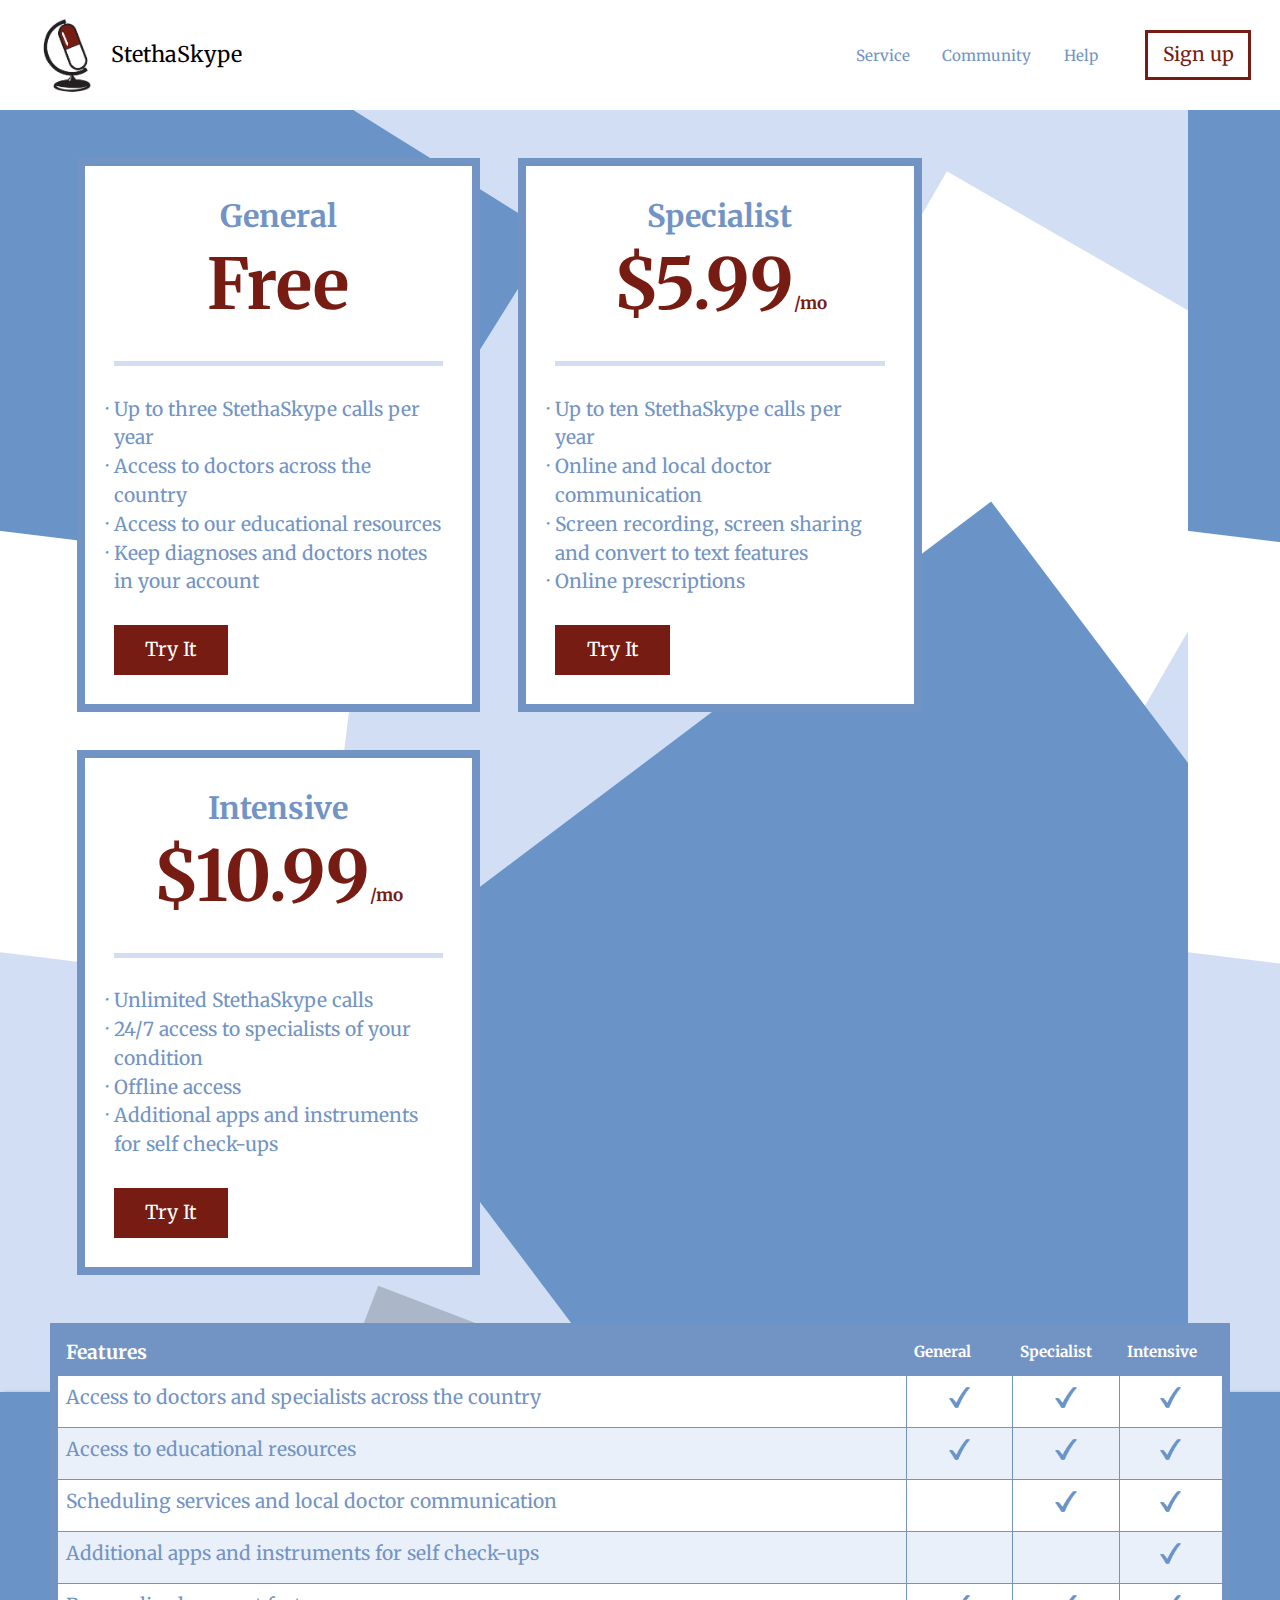
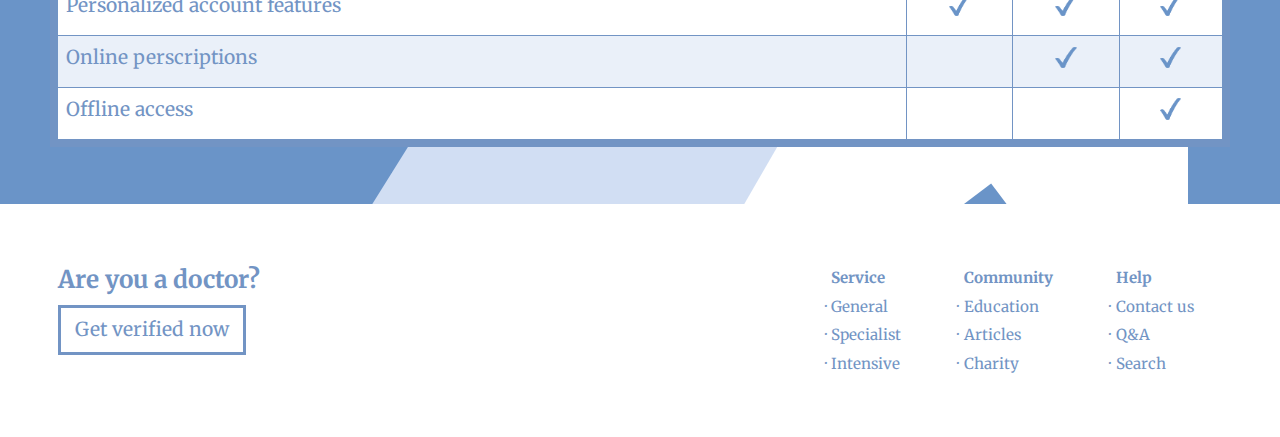
==== commit 0b4c76fb: "Fix images on all pages" ====
--- a/pricing.html
+++ b/pricing.html
@@ -91,45 +91,45 @@
         <tbody class="dark-blue">
           <tr>
             <td colspan="8">Access to doctors and specialists across the country</td>
-            <td><img class="i-1 island-1-8" src="images/icons/check-mark.png" alt=""></td>
-            <td><img class="i-1 island-1-8" src="images/icons/check-mark.png" alt=""></td>
-            <td><img class="i-1 island-1-8" src="images/icons/check-mark.png" alt=""></td>
+            <td class="text-center"><img class="i-1 island-1-8" src="images/icons/check-mark.png" alt=""></td>
+            <td class="text-center"><img class="i-1 island-1-8" src="images/icons/check-mark.png" alt=""></td>
+            <td class="text-center"><img class="i-1 island-1-8" src="images/icons/check-mark.png" alt=""></td>
           </tr>
-          <tr>
+          <tr class="bg-lightest-blue">
             <td colspan="8">Access to educational resources</td>
-            <td><img class="i-1 island-1-8" src="images/icons/check-mark.png" alt=""></td>
-            <td><img class="i-1 island-1-8" src="images/icons/check-mark.png" alt=""></td>
-            <td><img class="i-1 island-1-8" src="images/icons/check-mark.png" alt=""></td>
+            <td class="text-center"><img class="i-1 island-1-8" src="images/icons/check-mark.png" alt=""></td>
+            <td class="text-center"><img class="i-1 island-1-8" src="images/icons/check-mark.png" alt=""></td>
+            <td class="text-center"><img class="i-1 island-1-8" src="images/icons/check-mark.png" alt=""></td>
           </tr>
           <tr>
             <td colspan="8">Scheduling services and local doctor communication</td>
             <td></td>
-            <td><img class="i-1 island-1-8" src="images/icons/check-mark.png" alt=""></td>
-            <td><img class="i-1 island-1-8" src="images/icons/check-mark.png" alt=""></td>
+            <td class="text-center"><img class="i-1 island-1-8" src="images/icons/check-mark.png" alt=""></td>
+            <td class="text-center"><img class="i-1 island-1-8" src="images/icons/check-mark.png" alt=""></td>
           </tr>
-          <tr>
+          <tr class="bg-lightest-blue">
             <td colspan="8">Additional apps and instruments for self check-ups</td>
             <td></td>
             <td></td>
-            <td><img class="i-1 island-1-8" src="images/icons/check-mark.png" alt=""></td>
+            <td class="text-center"><img class="i-1 island-1-8" src="images/icons/check-mark.png" alt=""></td>
           </tr>
           <tr>
             <td colspan="8">Personalized account features</td>
-            <td><img class="i-1 island-1-8" src="images/icons/check-mark.png" alt=""></td>
-            <td><img class="i-1 island-1-8" src="images/icons/check-mark.png" alt=""></td>
-            <td><img class="i-1 island-1-8" src="images/icons/check-mark.png" alt=""></td>
+            <td class="text-center"><img class="i-1 island-1-8" src="images/icons/check-mark.png" alt=""></td>
+            <td class="text-center"><img class="i-1 island-1-8" src="images/icons/check-mark.png" alt=""></td>
+            <td class="text-center"><img class="i-1 island-1-8" src="images/icons/check-mark.png" alt=""></td>
           </tr>
-          <tr>
+          <tr class="bg-lightest-blue">
             <td colspan="8">Online perscriptions</td>
             <td></td>
-            <td><img class="i-1 island-1-8" src="images/icons/check-mark.png" alt=""></td>
-            <td><img class="i-1 island-1-8" src="images/icons/check-mark.png" alt=""></td>
+            <td class="text-center"><img class="i-1 island-1-8" src="images/icons/check-mark.png" alt=""></td>
+            <td class="text-center"><img class="i-1 island-1-8" src="images/icons/check-mark.png" alt=""></td>
           </tr>
           <tr>
             <td colspan="8">Offline access</td>
             <td></td>
             <td></td>
-            <td><img class="i-1 island-1-8" src="images/icons/check-mark.png" alt=""></td>
+            <td class="text-center"><img class="i-1 island-1-8" src="images/icons/check-mark.png" alt=""></td>
           </tr>
         </tbody>
       </table>
--- a/css/main.css
+++ b/css/main.css
@@ -29,6 +29,10 @@
   display: inline-block;
 }
 
+fieldset {
+  border: none;
+}
+
 .company {
   background-color: #fff;
 }
@@ -39,8 +43,8 @@
 
 .banner-text {
   position: absolute;
-  left: 100px;
-  top: 220px;
+  left: 6em;
+  top: 11em;
 }
 
 footer {
@@ -133,6 +137,10 @@
   background-color: #d3def1;
 }
 
+.bg-lightest-blue {
+  background-color: #eaf0f9;
+}
+
 .bg-white {
   background-color: #fff;
 }
@@ -177,21 +185,7 @@
   box-shadow: -4px 10px 11px 3px rgba(0,0,0,0.19);
 }
 
-/* media query */
-
-@media only screen and (max-width: 608px) {
-
-  .banner-desktop {
-    display: hidden;
-  }
-}
-
-@media only screen and (max-width: 1440px) {
-
-  .banner-mobile {
-    display: hidden;
-  }
-}
+/* backgrounds */
 
 .bg-marble {
   background-image: url("../images/backgrounds/marble.png");
@@ -216,3 +210,5 @@
 .bg-success {
   background-image: url("../images/backgrounds/bg-success.png");
 }
+
+/* media query */
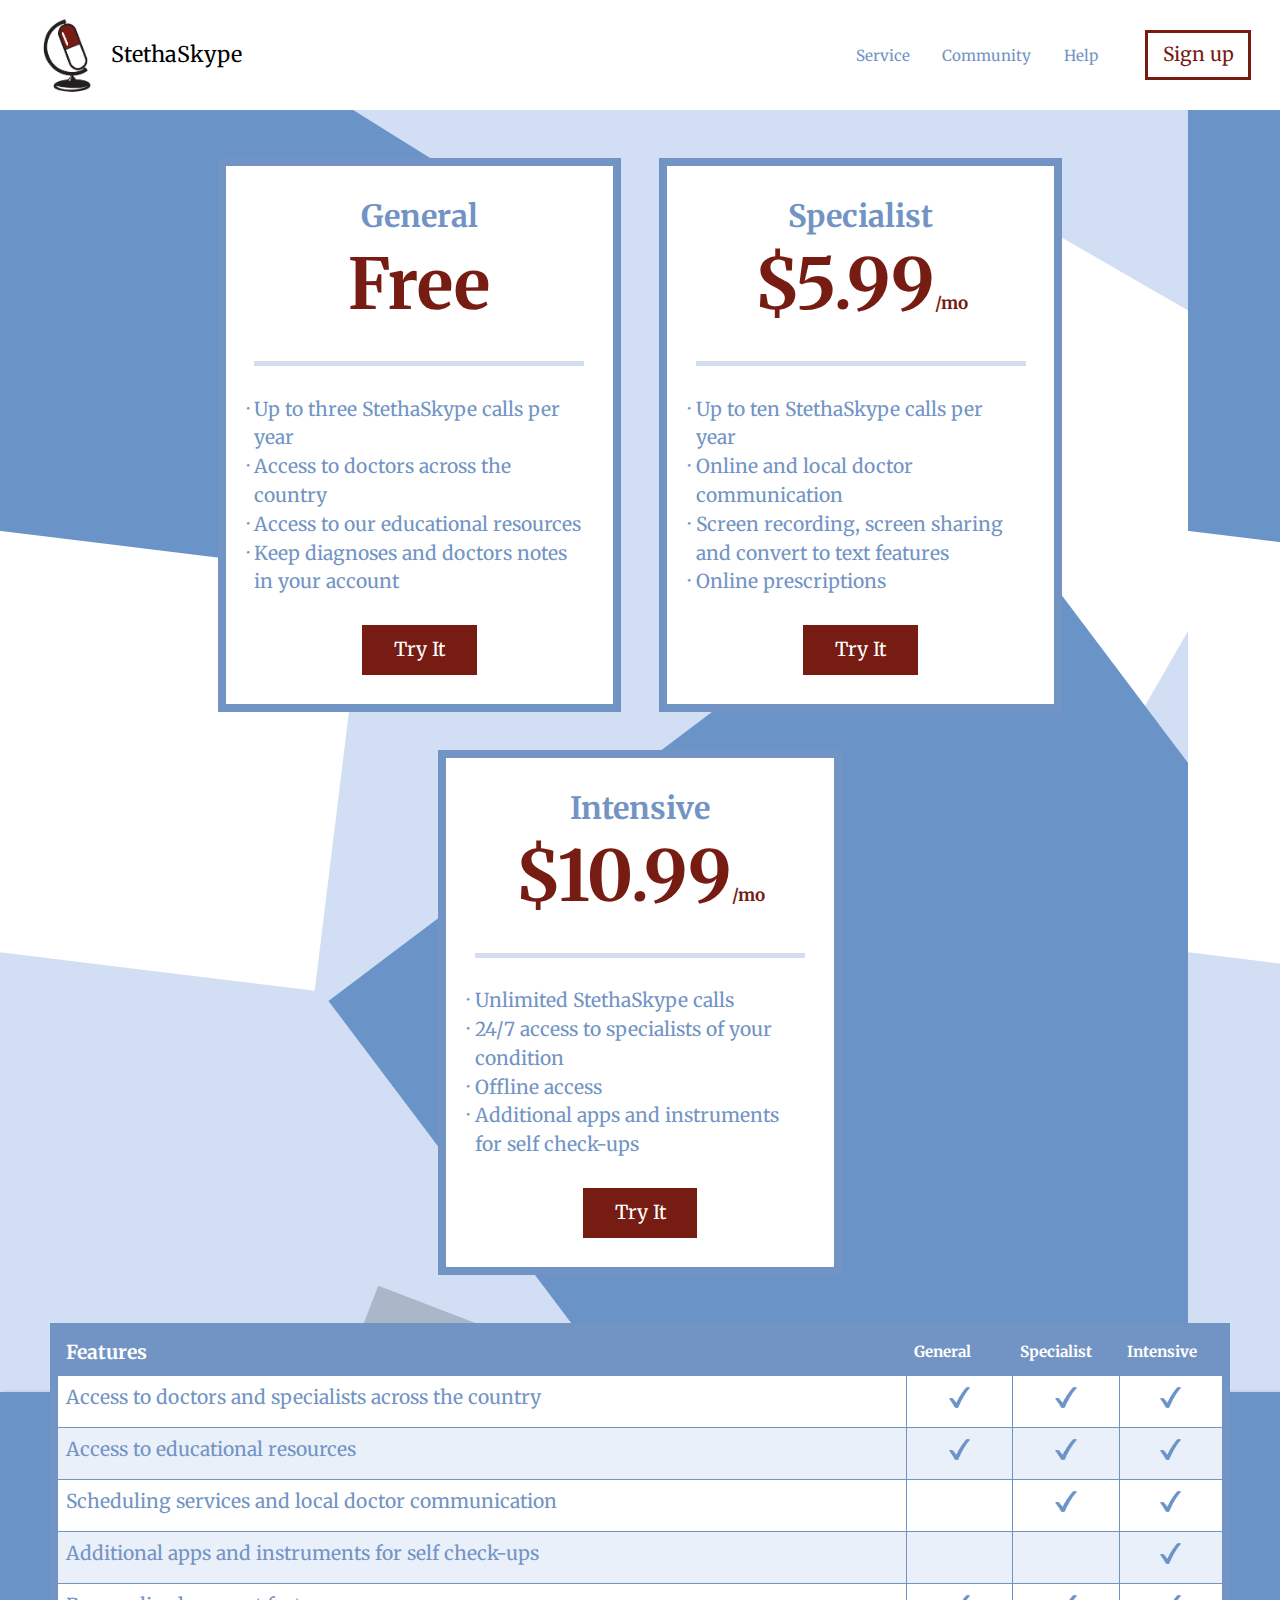
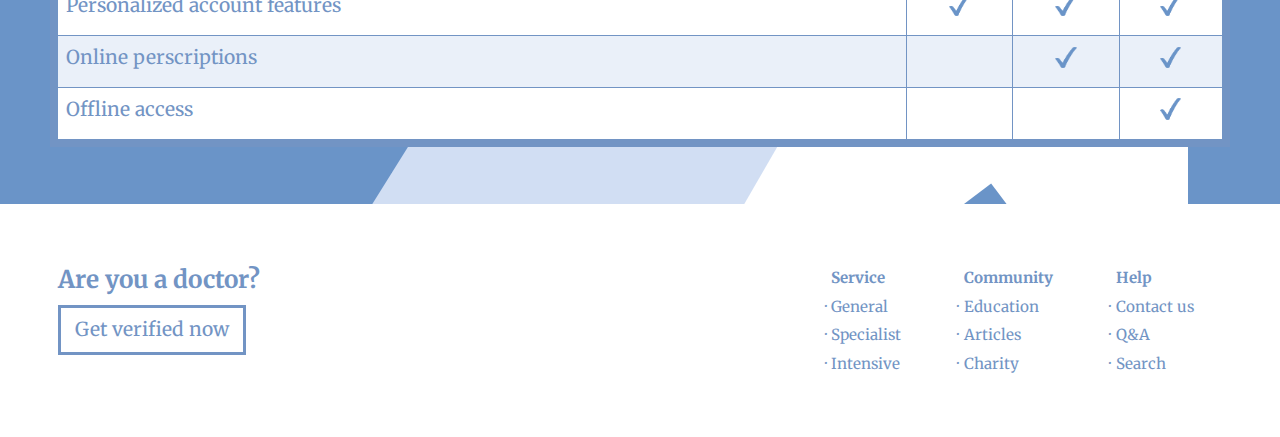
==== commit 42d191cf: "Adjust spacing on all pages" ====
--- a/pricing.html
+++ b/pricing.html
@@ -35,9 +35,9 @@
 
     <!-- Pricing -->
     <section class="bg-pricing island">
-      <div class="grid grid-stretch gutter">
+      <div class="grid grid-stretch gutter all-prices">
 
-        <div class="prices unit unit-content-distribute xs-0 s-0 m-1 l-1 island border-dark bg-white">
+        <div class="prices unit unit-l-content-distribute xs-0 s-0 m-1 l-1 island border-dark bg-white">
           <h2 class="push-0 dark-blue text-center">General</h2>
           <h3 class="bold tenamega pad-b border-bottom red text-center">Free</h3>
           <ul class="content-fill dark-blue">
@@ -49,7 +49,7 @@
           <a class="content-shrink push-0 kilo btn gutter" href="sign-up.html">Try It</a>
         </div>
 
-        <div class="prices unit unit-content-distribute xs-0 s-0 m-1 l-1 island border-dark bg-white">
+        <div class="prices unit unit-l-content-distribute xs-0 s-0 m-1 l-1 island border-dark bg-white">
           <h2 class="push-0 dark-blue text-center">Specialist</h2>
           <h3 class="bold tenamega pad-b border-bottom red text-center">$5.99<small>/mo</small></h3>
           <ul class="content-fill dark-blue">
@@ -61,7 +61,7 @@
           <a class="content-shrink push-0 kilo btn gutter" href="sign-up.html">Try It</a>
         </div>
 
-        <div class="prices unit unit-content-distribute xs-0 s-0 m-1 l-1 island border-dark bg-white">
+        <div class="prices unit xs-0 s-0 m-1 l-1 island border-dark bg-white unit-l-content-distribute">
           <h2 class="push-0 dark-blue text-center">Intensive</h2>
           <h3 class="bold tenamega pad-b border-bottom red text-center">$10.99<small>/mo</small></h3>
           <ul class="content-fill dark-blue">
--- a/css/main.css
+++ b/css/main.css
@@ -31,6 +31,10 @@
 
 fieldset {
   border: none;
+}
+
+.all-prices {
+  justify-content: center;
 }
 
 .company {
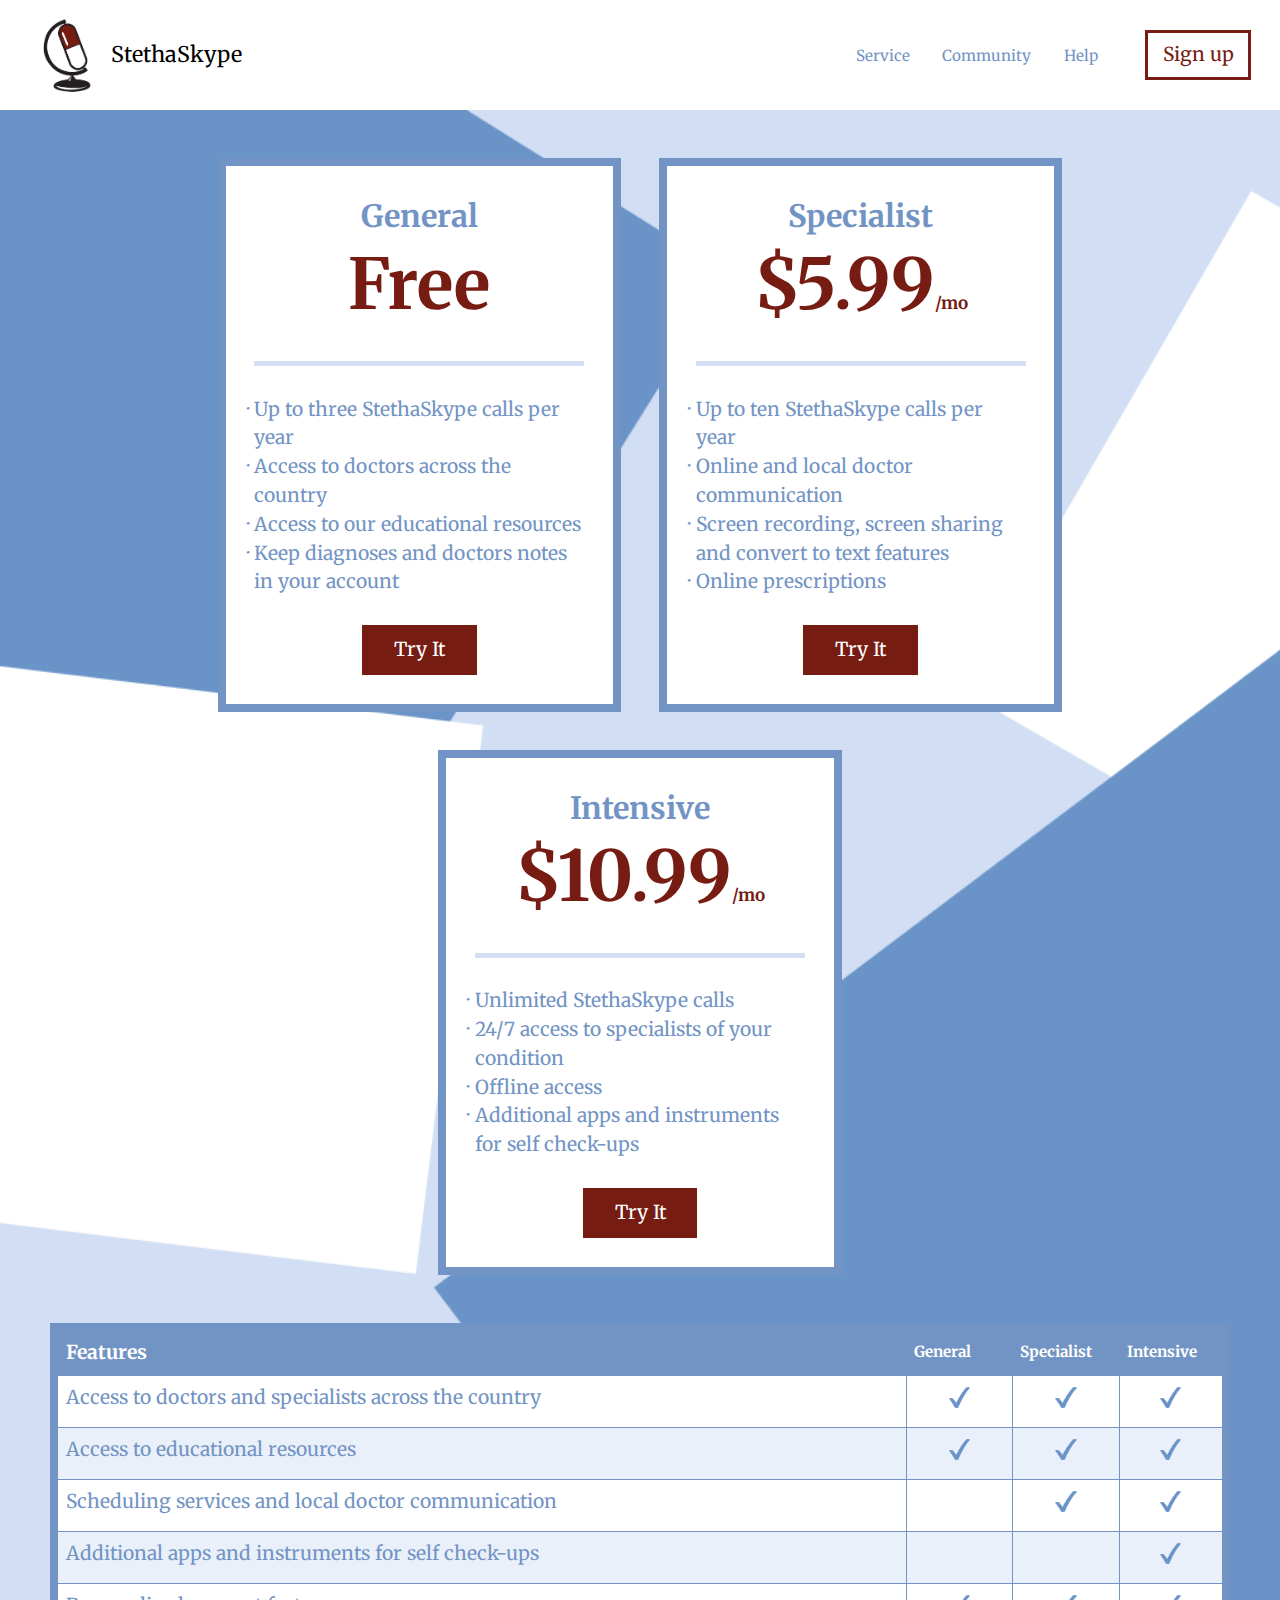
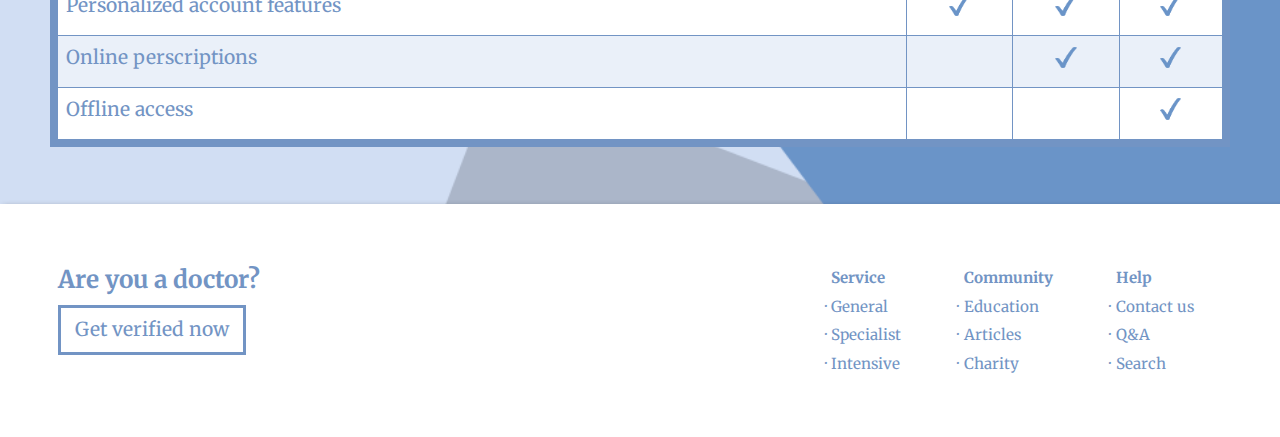
==== commit bf326e71: "Fix background images" ====
--- a/pricing.html
+++ b/pricing.html
@@ -14,7 +14,7 @@
 
   <header class="company grid island-1-2 grid-middle gutter">
     <div class="grid unit xs-1-2 s-1-2 m-1-2 l-1-2">
-      <img class="unit xs-1-4 logo embed" src="images/stethaskypelogo.png" alt="">
+      <img class="unit xs-1-4 logo" src="images/stethaskypelogo.png" alt="">
       <a class="unit xs-1-4 mega push-0 black" href="index.html">StethaSkype</a>
     </div>
 
--- a/css/main.css
+++ b/css/main.css
@@ -64,6 +64,10 @@
 
 .hover-red:hover {
   color: #761c13;
+}
+
+.another-hover:hover {
+  color: #d3def1;
 }
 
 .btn {
@@ -113,6 +117,10 @@
   color: #761c13;
 }
 
+.current {
+  color: #761c13;
+}
+
 .dark-blue {
   color: #7294c4;
 }
@@ -184,35 +192,50 @@
 
 .feild {
   border: 0;
-  -webkit-box-shadow: -4px 10px 11px 3px rgba(0,0,0,0.19);
-  -moz-box-shadow: -4px 10px 11px 3px rgba(0,0,0,0.19);
-  box-shadow: -4px 10px 11px 3px rgba(0,0,0,0.19);
+  -webkit-box-shadow: -4px 10px 11px 3px rgba(0, 0, 0, 0.19);
+  -moz-box-shadow: -4px 10px 11px 3px rgba(0, 0, 0, 0.19);
+  box-shadow: -4px 10px 11px 3px rgba(0, 0, 0, 0.19);
 }
 
 /* backgrounds */
 
 .bg-marble {
   background-image: url("../images/backgrounds/marble.png");
+  background-size: cover;
 }
 
 .bg-home {
   background-image: url("../images/backgrounds/bg-home.png");
+  background-size: cover;
 }
 
 .bg-tour {
   background-image: url("../images/backgrounds/bg-tour.png");
+  background-size: cover;
 }
 
 .bg-pricing {
   background-image: url("../images/backgrounds/bg-pricing.png");
+  background-size: cover;
 }
 
 .bg-sign-up {
   background-image: url("../images/backgrounds/bg-form.png");
+  background-size: cover;
 }
 
 .bg-success {
   background-image: url("../images/backgrounds/bg-success.png");
+  background-size: cover;
 }
 
 /* media query */
+
+@media only screen and (min-width: 25em) {
+
+  .bg-banner {
+    background-image: url("../images/banner-mobile.png");
+    background-size: cover;
+  }
+
+}
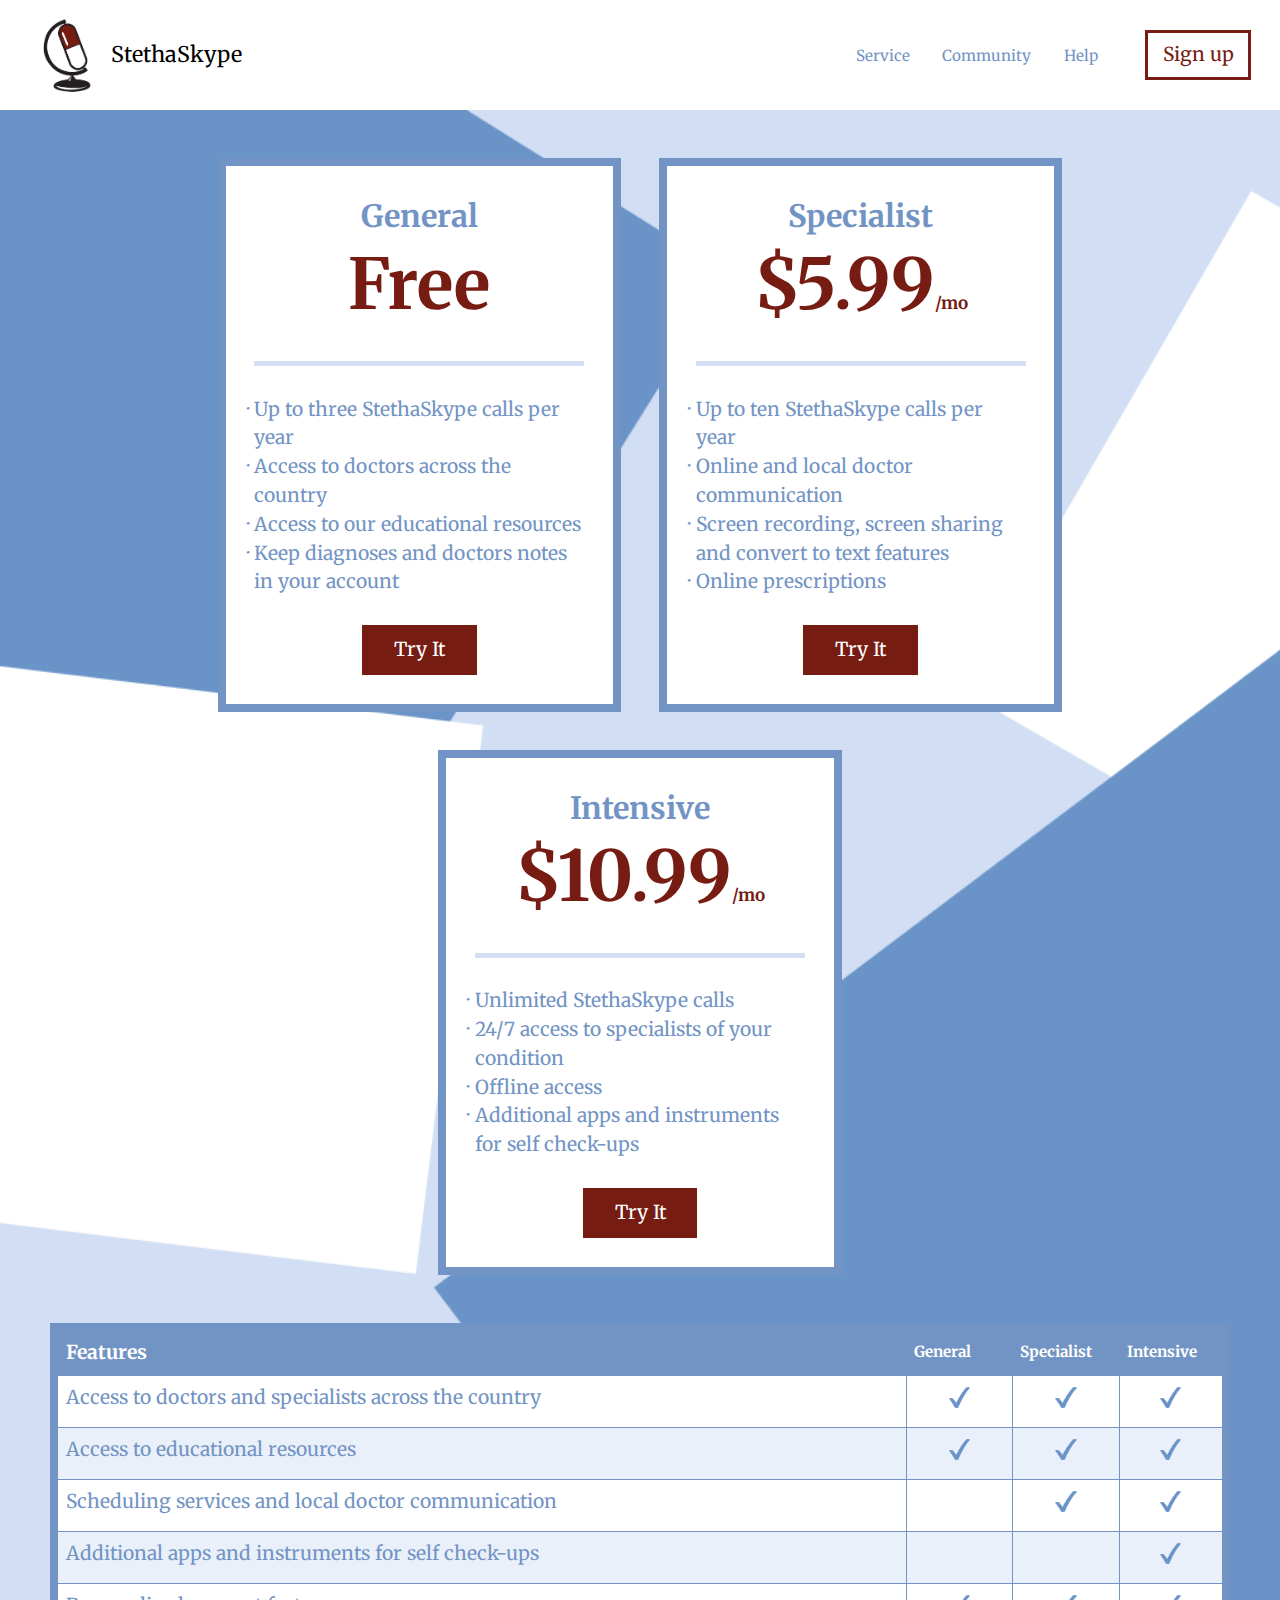
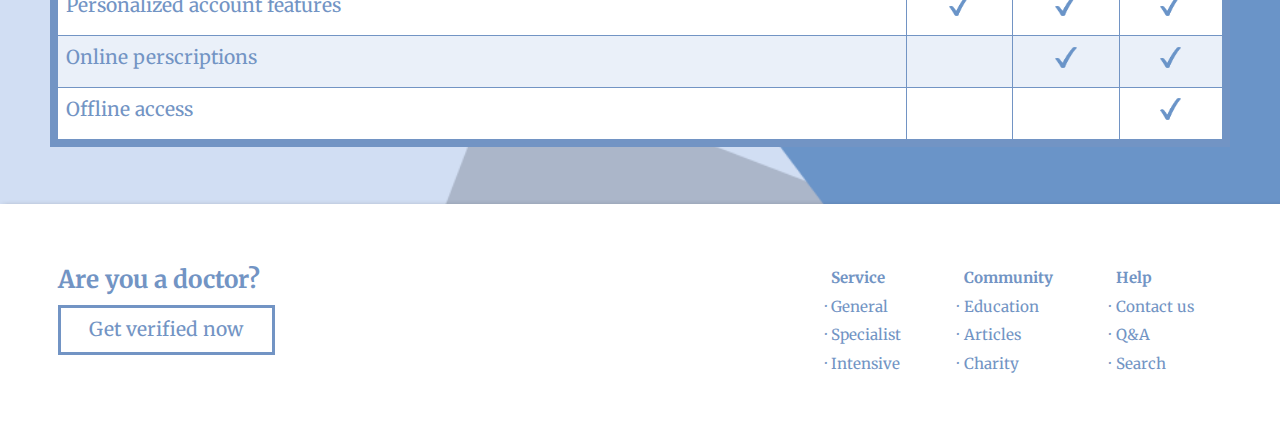
==== commit 065cadd7: "Improve accessibility on all pages" ====
--- a/pricing.html
+++ b/pricing.html
@@ -12,13 +12,23 @@
 </head>
 <body>
 
-  <header class="company grid island-1-2 grid-middle gutter">
+  <ul class="skip-links">
+    <li><a href="#nav">Skip to the navigation</a></li>
+    <li><a href="#main">Skip to the main content</a></li>
+  </ul>
+
+  <ul class="skip-links">
+    <li><a href="#nav">Skip to the navigation</a></li>
+    <li><a href="#main">Skip to the main content</a></li>
+  </ul>
+
+  <header id="nav" class="company grid island-1-2 grid-middle gutter">
     <div class="grid unit xs-1-2 s-1-2 m-1-2 l-1-2">
-      <img class="unit xs-1-4 logo" src="images/stethaskypelogo.png" alt="">
-      <a class="unit xs-1-4 mega push-0 black" href="index.html">StethaSkype</a>
+      <img class="unit xs-1-4 logo" src="images/stethaskypelogo.png" alt="logo">
+      <a class="unit xs-1-4 mega push-0 black" href="index.html" aria-label="Return to the home page">StethaSkype</a>
     </div>
 
-    <nav class="unit xs-1-2 s-1-2 m-1-2 l-1-2 text-right push-0">
+    <nav role="navigation" class="unit xs-1-2 s-1-2 m-1-2 l-1-2 text-right push-0">
       <ul class="nav push-0 micro list-group">
         <li><a class="island-1-2 dark-blue hover-red" href="tour.html">Service</a></li>
         <li><a class="island-1-2 dark-blue hover-red" href="#">Community</a></li>
@@ -30,7 +40,7 @@
 
   <!-- Nav ends here -->
 
-  <main>
+  <main id="main" role="main">
     <h1 class="hidden">Our Plans</h1>
 
     <!-- Pricing -->
@@ -46,7 +56,7 @@
             <li>Access to our educational resources</li>
             <li>Keep diagnoses and doctors notes in your account</li>
           </ul>
-          <a class="content-shrink push-0 kilo btn gutter" href="sign-up.html">Try It</a>
+          <a class="content-shrink push-0 kilo btn gutter" href="sign-up.html" aria-label="Sign up for the General account">Try It</a>
         </div>
 
         <div class="prices unit unit-l-content-distribute xs-0 s-0 m-1 l-1 island border-dark bg-white">
@@ -58,26 +68,26 @@
             <li>Screen recording, screen sharing and convert to text features</li>
             <li>Online prescriptions</li>
           </ul>
-          <a class="content-shrink push-0 kilo btn gutter" href="sign-up.html">Try It</a>
+          <a class="content-shrink push-0 kilo btn gutter" href="sign-up.html" aria-label="Sign up for the Specialist account">Try It</a>
         </div>
 
         <div class="prices unit xs-0 s-0 m-1 l-1 island border-dark bg-white unit-l-content-distribute">
           <h2 class="push-0 dark-blue text-center">Intensive</h2>
           <h3 class="bold tenamega pad-b border-bottom red text-center">$10.99<small>/mo</small></h3>
           <ul class="content-fill dark-blue">
-            <li>Unlimited StethaSkype calls </li>
+            <li>Unlimited StethaSkype calls</li>
             <li>24/7 access to specialists of your condition</li>
             <li>Offline access</li>
             <li>Additional apps and instruments for self check-ups</li>
           </ul>
-          <a class="content-shrink push-0 kilo btn gutter" href="sign-up.html">Try It</a>
+          <a class="content-shrink push-0 kilo btn gutter" href="sign-up.html" aria-label="Sign up for the Intensive account">Try It</a>
         </div>
       </div>
 
     <!-- Table -->
 
     <section class="table-wrapper scrollable island">
-      <table class="push-0 bg-white border-dark">
+      <table aria-details="table-info" class="push-0 bg-white border-dark">
         <caption class="hidden">Plan Features</caption>
         <thead>
           <tr class="bg-dark-blue">
@@ -91,64 +101,82 @@
         <tbody class="dark-blue">
           <tr>
             <td colspan="8">Access to doctors and specialists across the country</td>
-            <td class="text-center"><img class="i-1 island-1-8" src="images/icons/check-mark.png" alt=""></td>
-            <td class="text-center"><img class="i-1 island-1-8" src="images/icons/check-mark.png" alt=""></td>
-            <td class="text-center"><img class="i-1 island-1-8" src="images/icons/check-mark.png" alt=""></td>
+            <td class="text-center"><img class="i-1 island-1-8" src="images/icons/check-mark.png" alt="Check mark"></td>
+            <td class="text-center"><img class="i-1 island-1-8" src="images/icons/check-mark.png" alt="Check mark"></td>
+            <td class="text-center"><img class="i-1 island-1-8" src="images/icons/check-mark.png" alt="Check mark"></td>
           </tr>
           <tr class="bg-lightest-blue">
             <td colspan="8">Access to educational resources</td>
-            <td class="text-center"><img class="i-1 island-1-8" src="images/icons/check-mark.png" alt=""></td>
-            <td class="text-center"><img class="i-1 island-1-8" src="images/icons/check-mark.png" alt=""></td>
-            <td class="text-center"><img class="i-1 island-1-8" src="images/icons/check-mark.png" alt=""></td>
+            <td class="text-center"><img class="i-1 island-1-8" src="images/icons/check-mark.png" alt="Check mark"></td>
+            <td class="text-center"><img class="i-1 island-1-8" src="images/icons/check-mark.png" alt="Check mark"></td>
+            <td class="text-center"><img class="i-1 island-1-8" src="images/icons/check-mark.png" alt="Check mark"></td>
           </tr>
           <tr>
             <td colspan="8">Scheduling services and local doctor communication</td>
             <td></td>
-            <td class="text-center"><img class="i-1 island-1-8" src="images/icons/check-mark.png" alt=""></td>
-            <td class="text-center"><img class="i-1 island-1-8" src="images/icons/check-mark.png" alt=""></td>
+            <td class="text-center"><img class="i-1 island-1-8" src="images/icons/check-mark.png" alt="Check mark"></td>
+            <td class="text-center"><img class="i-1 island-1-8" src="images/icons/check-mark.png" alt="Check mark"></td>
           </tr>
           <tr class="bg-lightest-blue">
             <td colspan="8">Additional apps and instruments for self check-ups</td>
             <td></td>
             <td></td>
-            <td class="text-center"><img class="i-1 island-1-8" src="images/icons/check-mark.png" alt=""></td>
+            <td class="text-center"><img class="i-1 island-1-8" src="images/icons/check-mark.png" alt="Check mark"></td>
           </tr>
           <tr>
             <td colspan="8">Personalized account features</td>
-            <td class="text-center"><img class="i-1 island-1-8" src="images/icons/check-mark.png" alt=""></td>
-            <td class="text-center"><img class="i-1 island-1-8" src="images/icons/check-mark.png" alt=""></td>
-            <td class="text-center"><img class="i-1 island-1-8" src="images/icons/check-mark.png" alt=""></td>
+            <td class="text-center"><img class="i-1 island-1-8" src="images/icons/check-mark.png" alt="Check mark"></td>
+            <td class="text-center"><img class="i-1 island-1-8" src="images/icons/check-mark.png" alt="Check mark"></td>
+            <td class="text-center"><img class="i-1 island-1-8" src="images/icons/check-mark.png" alt="Check mark"></td>
           </tr>
           <tr class="bg-lightest-blue">
             <td colspan="8">Online perscriptions</td>
             <td></td>
-            <td class="text-center"><img class="i-1 island-1-8" src="images/icons/check-mark.png" alt=""></td>
-            <td class="text-center"><img class="i-1 island-1-8" src="images/icons/check-mark.png" alt=""></td>
+            <td class="text-center"><img class="i-1 island-1-8" src="images/icons/check-mark.png" alt="Check mark"></td>
+            <td class="text-center"><img class="i-1 island-1-8" src="images/icons/check-mark.png" alt="Check mark"></td>
           </tr>
           <tr>
             <td colspan="8">Offline access</td>
             <td></td>
             <td></td>
-            <td class="text-center"><img class="i-1 island-1-8" src="images/icons/check-mark.png" alt=""></td>
+            <td class="text-center"><img class="i-1 island-1-8" src="images/icons/check-mark.png" alt="Check mark"></td>
           </tr>
         </tbody>
       </table>
+
+      <dl id="table-info" class="visually-hidden">
+        <dt>Access to doctors and specialists across the country</dt>
+        <dd>General: yes, Specialist: yes, Intensive: yes</dd>
+        <dt>Access to educational resources</dt>
+        <dd>General: yes, Specialist: yes, Intensive: yes</dd>
+        <dt>Scheduling services and local doctor communication</dt>
+        <dd>General: no, Specialist: yes, Intensive: yes</dd>
+        <dt>Additional apps and instruments for self check-ups</dt>
+        <dd>General: no, Specialist: no, Intensive: yes</dd>
+        <dt>Personalized account features</dt>
+        <dd>General: yes, Specialist: yes, Intensive: yes</dd>
+        <dt>Online perscriptions</dt>
+        <dd>General: no, Specialist: yes, Intensive: yes</dd>
+        <dt>Offline access</dt>
+        <dd>General: no, Specialist: no, Intensive: yes</dd>
+      </dl>
+
     </section>
   </section>
   </main>
 
   <!-- footer begins here -->
 
-  <footer class="island">
+  <footer role="contentinfo" class="island">
     <div class="grid">
       <div class="unit xs-0 s-0 m-1-2 l-1-2 gutter pad-t">
         <h3 class="dark-blue push-1-4 giga">Are you a doctor?</h3>
-        <a class="push-0 kilo btn ghost-btn" href="#">Get verified now</a>
+        <a class="push-0 kilo btn gutter ghost-btn hover-red" href="#" aria-label="Get verrified as a doctor on Stethaskype">Get verified now</a>
       </div>
 
       <div class="unit xs-1 s-1 m-1-2 l-1-2 text-right gutter pad-t">
         <div class="unit gutter text-left xs-1-6">
-          <a class="bold micro dark-blue push-0 dark-blue hover-red" href="tour.html">Service</a>
+          <a class="bold micro dark-blue push-0 dark-blue hover-red" href="tour.html" aria-label="Navigate to the service page">Service</a>
           <ul>
             <li class="micro dark-blue">General</li>
             <li class="micro dark-blue">Specialist</li>
@@ -157,7 +185,7 @@
         </div>
 
         <div class="unit gutter text-left xs-1-6">
-          <a class="bold micro dark-blue push-0 dark-blue hover-red" href="#">Community</a>
+          <a class="bold micro dark-blue push-0 dark-blue hover-red" href="#" aria-label="Navigate to the community page">Community</a>
           <ul>
             <li class="micro dark-blue">Education</li>
             <li class="micro dark-blue">Articles</li>
@@ -166,7 +194,7 @@
         </div>
 
         <div class="unit gutter text-left xs-1-6">
-          <a class="bold micro dark-blue push-0 dark-blue hover-red" href="#">Help</a>
+          <a class="bold micro dark-blue push-0 dark-blue hover-red" href="#" aria-label="Navigate to the help page">Help</a>
           <ul>
             <li class="micro dark-blue">Contact us</li>
             <li class="micro dark-blue">Q&A</li>
@@ -175,7 +203,6 @@
         </div>
       </div>
     </div>
-
   </footer>
 
 </body>
--- a/css/modules.css
+++ b/css/modules.css
@@ -1052,8 +1052,8 @@
 button:hover,
 .btn:focus,
 .btn:hover {
-  background-color: #761c13;
-  border-color: #761c13;
+  background-color: #7294c4;
+  border-color: #7294c4;
   color: #fff;
 }
 
--- a/css/main.css
+++ b/css/main.css
@@ -43,6 +43,7 @@
 
 .banner {
   position: relative;
+  background-color: #7294c4;
 }
 
 .banner-text {
@@ -53,6 +54,28 @@
 
 footer {
   background-color: #fff;
+}
+
+/* skip links */
+
+.skip-links {
+  margin: 0;
+  padding: 0;
+  list-style-type: none;
+}
+
+.skip-links a {
+  position: absolute;
+  top: -3em;
+  background-color: #d3def1;
+  color: #000;
+  padding: 0.5em 0.75em;
+  font-weight: bold;
+  text-decoration: none;
+}
+
+.skip-links a:focus {
+  top: 1em;
 }
 
 /* button things */
